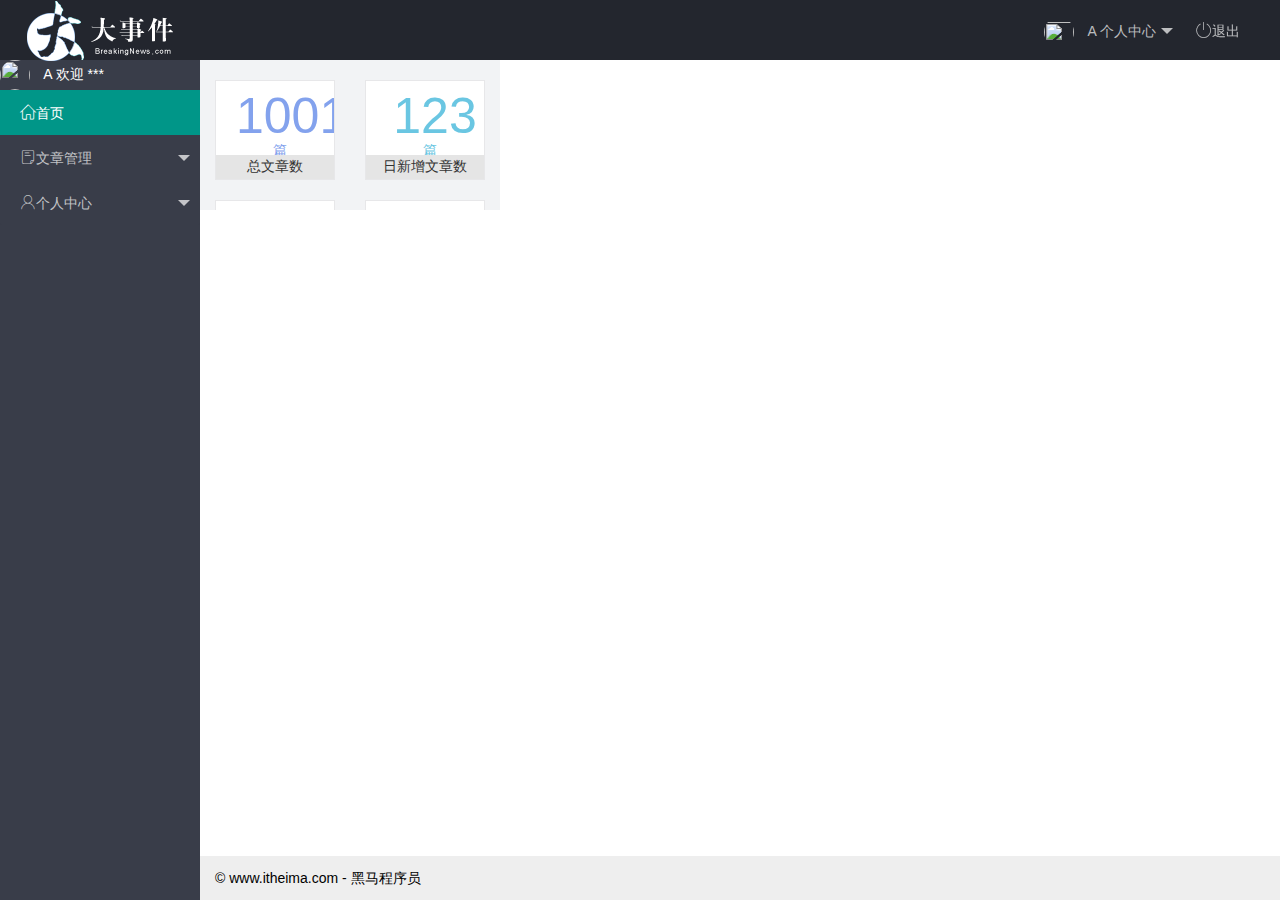
==== index.html @ a92ae46e "项目初始化" ====
<!DOCTYPE html>
<html lang="en">
  <head>
    <meta charset="UTF-8" />
    <meta name="viewport" content="width=device-width, initial-scale=1.0" />
    <title>后台主页</title>
    <!-- 导入 layui 的样式表 -->
    <link rel="stylesheet" href="/assets/lib/layui/css/layui.css" />
    <!-- 导入第三方图标库 -->
    <link rel="stylesheet" href="/assets/fonts/iconfont.css" />
    <!-- 导入自己的样式表 -->
    <link rel="stylesheet" href="/assets/css/index.css" />
  </head>
  <body class="layui-layout-body">
    <div class="layui-layout layui-layout-admin">
      <div class="layui-header">
        <div class="layui-logo">
          <img src="/assets/images/logo.png" alt="" />
        </div>
        <!-- 头部区域（可配合layui已有的水平导航） -->
        <ul class="layui-nav layui-layout-right">
          <li class="layui-nav-item">
            <a href="javascript:;" class="userinfo">
              <img src="http://t.cn/RCzsdCq" class="layui-nav-img" />
              <span class="text-avatar">A</span>
              个人中心
            </a>
            <dl class="layui-nav-child">
              <dd><a href="">基本资料</a></dd>
              <dd><a href="">更换头像</a></dd>
              <dd><a href="">重置密码</a></dd>
            </dl>
          </li>
          <li class="layui-nav-item">
            <a href=""><span class="iconfont icon-tuichu"></span>退出</a>
          </li>
        </ul>
      </div>

      <div class="layui-side layui-bg-black">
        <div class="layui-side-scroll">
          <div class="userinfo">
            <img src="http://t.cn/RCzsdCq" class="layui-nav-img" />
            <span class="text-avatar">A</span>
            <span id="welcome">欢迎 ***</span>
          </div>
          <!-- 左侧导航区域（可配合layui已有的垂直导航） -->
          <ul class="layui-nav layui-nav-tree" lay-shrink="all">
            <li class="layui-nav-item layui-this">
              <a href="/home/dashboard.html" target="fm"><span class="iconfont icon-home"></span>首页</a>
            </li>
            <li class="layui-nav-item">
              <a class="" href="javascript:;"><span class="iconfont icon-16"></span>文章管理</a>
              <dl class="layui-nav-child">
                <dd>
                  <a href="javascript:;"><i class="layui-icon layui-icon-app"></i>文章类别</a>
                </dd>
                <dd>
                  <a href="javascript:;"><i class="layui-icon layui-icon-app"></i>文章列表</a>
                </dd>
                <dd>
                  <a href="javascript:;"><i class="layui-icon layui-icon-app"></i>发布文章</a>
                </dd>
              </dl>
            </li>
            <li class="layui-nav-item">
              <a href="javascript:;"><span class="iconfont icon-user"></span>个人中心</a>
              <dl class="layui-nav-child">
                <dd>
                  <a href="javascript:;"><i class="layui-icon layui-icon-app"></i>基本资料</a>
                </dd>
                <dd>
                  <a href="javascript:;"><i class="layui-icon layui-icon-app"></i>更换头像</a>
                </dd>
                <dd>
                  <a href="javascript:;"><i class="layui-icon layui-icon-app"></i>重置密码</a>
                </dd>
              </dl>
            </li>
          </ul>
        </div>
      </div>

      <div class="layui-body">
        <!-- 内容主体区域 -->
        <iframe name="fm" src="/home/dashboard.html" frameborder="0"></iframe>
      </div>

      <div class="layui-footer">
        <!-- 底部固定区域 -->
        © www.itheima.com - 黑马程序员
      </div>
    </div>
    <!-- 导入 layui 的JS文件 -->
    <script src="/assets/lib/layui/layui.all.js"></script>
  </body>
</html>
---- assets/lib/layui/css/layui.css ----
/** layui-v2.5.5 MIT License By https://www.layui.com */
 .layui-inline,img{display:inline-block;vertical-align:middle}h1,h2,h3,h4,h5,h6{font-weight:400}.layui-edge,.layui-header,.layui-inline,.layui-main{position:relative}.layui-body,.layui-edge,.layui-elip{overflow:hidden}.layui-btn,.layui-edge,.layui-inline,img{vertical-align:middle}.layui-btn,.layui-disabled,.layui-icon,.layui-unselect{-moz-user-select:none;-webkit-user-select:none;-ms-user-select:none}.layui-elip,.layui-form-checkbox span,.layui-form-pane .layui-form-label{text-overflow:ellipsis;white-space:nowrap}.layui-breadcrumb,.layui-tree-btnGroup{visibility:hidden}blockquote,body,button,dd,div,dl,dt,form,h1,h2,h3,h4,h5,h6,input,li,ol,p,pre,td,textarea,th,ul{margin:0;padding:0;-webkit-tap-highlight-color:rgba(0,0,0,0)}a:active,a:hover{outline:0}img{border:none}li{list-style:none}table{border-collapse:collapse;border-spacing:0}h4,h5,h6{font-size:100%}button,input,optgroup,option,select,textarea{font-family:inherit;font-size:inherit;font-style:inherit;font-weight:inherit;outline:0}pre{white-space:pre-wrap;white-space:-moz-pre-wrap;white-space:-pre-wrap;white-space:-o-pre-wrap;word-wrap:break-word}body{line-height:24px;font:14px Helvetica Neue,Helvetica,PingFang SC,Tahoma,Arial,sans-serif}hr{height:1px;margin:10px 0;border:0;clear:both}a{color:#333;text-decoration:none}a:hover{color:#777}a cite{font-style:normal;*cursor:pointer}.layui-border-box,.layui-border-box *{box-sizing:border-box}.layui-box,.layui-box *{box-sizing:content-box}.layui-clear{clear:both;*zoom:1}.layui-clear:after{content:'\20';clear:both;*zoom:1;display:block;height:0}.layui-inline{*display:inline;*zoom:1}.layui-edge{display:inline-block;width:0;height:0;border-width:6px;border-style:dashed;border-color:transparent}.layui-edge-top{top:-4px;border-bottom-color:#999;border-bottom-style:solid}.layui-edge-right{border-left-color:#999;border-left-style:solid}.layui-edge-bottom{top:2px;border-top-color:#999;border-top-style:solid}.layui-edge-left{border-right-color:#999;border-right-style:solid}.layui-disabled,.layui-disabled:hover{color:#d2d2d2!important;cursor:not-allowed!important}.layui-circle{border-radius:100%}.layui-show{display:block!important}.layui-hide{display:none!important}@font-face{font-family:layui-icon;src:url(../font/iconfont.eot?v=250);src:url(../font/iconfont.eot?v=250#iefix) format('embedded-opentype'),url(../font/iconfont.woff2?v=250) format('woff2'),url(../font/iconfont.woff?v=250) format('woff'),url(../font/iconfont.ttf?v=250) format('truetype'),url(../font/iconfont.svg?v=250#layui-icon) format('svg')}.layui-icon{font-family:layui-icon!important;font-size:16px;font-style:normal;-webkit-font-smoothing:antialiased;-moz-osx-font-smoothing:grayscale}.layui-icon-reply-fill:before{content:"\e611"}.layui-icon-set-fill:before{content:"\e614"}.layui-icon-menu-fill:before{content:"\e60f"}.layui-icon-search:before{content:"\e615"}.layui-icon-share:before{content:"\e641"}.layui-icon-set-sm:before{content:"\e620"}.layui-icon-engine:before{content:"\e628"}.layui-icon-close:before{content:"\1006"}.layui-icon-close-fill:before{content:"\1007"}.layui-icon-chart-screen:before{content:"\e629"}.layui-icon-star:before{content:"\e600"}.layui-icon-circle-dot:before{content:"\e617"}.layui-icon-chat:before{content:"\e606"}.layui-icon-release:before{content:"\e609"}.layui-icon-list:before{content:"\e60a"}.layui-icon-chart:before{content:"\e62c"}.layui-icon-ok-circle:before{content:"\1005"}.layui-icon-layim-theme:before{content:"\e61b"}.layui-icon-table:before{content:"\e62d"}.layui-icon-right:before{content:"\e602"}.layui-icon-left:before{content:"\e603"}.layui-icon-cart-simple:before{content:"\e698"}.layui-icon-face-cry:before{content:"\e69c"}.layui-icon-face-smile:before{content:"\e6af"}.layui-icon-survey:before{content:"\e6b2"}.layui-icon-tree:before{content:"\e62e"}.layui-icon-upload-circle:before{content:"\e62f"}.layui-icon-add-circle:before{content:"\e61f"}.layui-icon-download-circle:before{content:"\e601"}.layui-icon-templeate-1:before{content:"\e630"}.layui-icon-util:before{content:"\e631"}.layui-icon-face-surprised:before{content:"\e664"}.layui-icon-edit:before{content:"\e642"}.layui-icon-speaker:before{content:"\e645"}.layui-icon-down:before{content:"\e61a"}.layui-icon-file:before{content:"\e621"}.layui-icon-layouts:before{content:"\e632"}.layui-icon-rate-half:before{content:"\e6c9"}.layui-icon-add-circle-fine:before{content:"\e608"}.layui-icon-prev-circle:before{content:"\e633"}.layui-icon-read:before{content:"\e705"}.layui-icon-404:before{content:"\e61c"}.layui-icon-carousel:before{content:"\e634"}.layui-icon-help:before{content:"\e607"}.layui-icon-code-circle:before{content:"\e635"}.layui-icon-water:before{content:"\e636"}.layui-icon-username:before{content:"\e66f"}.layui-icon-find-fill:before{content:"\e670"}.layui-icon-about:before{content:"\e60b"}.layui-icon-location:before{content:"\e715"}.layui-icon-up:before{content:"\e619"}.layui-icon-pause:before{content:"\e651"}.layui-icon-date:before{content:"\e637"}.layui-icon-layim-uploadfile:before{content:"\e61d"}.layui-icon-delete:before{content:"\e640"}.layui-icon-play:before{content:"\e652"}.layui-icon-top:before{content:"\e604"}.layui-icon-friends:before{content:"\e612"}.layui-icon-refresh-3:before{content:"\e9aa"}.layui-icon-ok:before{content:"\e605"}.layui-icon-layer:before{content:"\e638"}.layui-icon-face-smile-fine:before{content:"\e60c"}.layui-icon-dollar:before{content:"\e659"}.layui-icon-group:before{content:"\e613"}.layui-icon-layim-download:before{content:"\e61e"}.layui-icon-picture-fine:before{content:"\e60d"}.layui-icon-link:before{content:"\e64c"}.layui-icon-diamond:before{content:"\e735"}.layui-icon-log:before{content:"\e60e"}.layui-icon-rate-solid:before{content:"\e67a"}.layui-icon-fonts-del:before{content:"\e64f"}.layui-icon-unlink:before{content:"\e64d"}.layui-icon-fonts-clear:before{content:"\e639"}.layui-icon-triangle-r:before{content:"\e623"}.layui-icon-circle:before{content:"\e63f"}.layui-icon-radio:before{content:"\e643"}.layui-icon-align-center:before{content:"\e647"}.layui-icon-align-right:before{content:"\e648"}.layui-icon-align-left:before{content:"\e649"}.layui-icon-loading-1:before{content:"\e63e"}.layui-icon-return:before{content:"\e65c"}.layui-icon-fonts-strong:before{content:"\e62b"}.layui-icon-upload:before{content:"\e67c"}.layui-icon-dialogue:before{content:"\e63a"}.layui-icon-video:before{content:"\e6ed"}.layui-icon-headset:before{content:"\e6fc"}.layui-icon-cellphone-fine:before{content:"\e63b"}.layui-icon-add-1:before{content:"\e654"}.layui-icon-face-smile-b:before{content:"\e650"}.layui-icon-fonts-html:before{content:"\e64b"}.layui-icon-form:before{content:"\e63c"}.layui-icon-cart:before{content:"\e657"}.layui-icon-camera-fill:before{content:"\e65d"}.layui-icon-tabs:before{content:"\e62a"}.layui-icon-fonts-code:before{content:"\e64e"}.layui-icon-fire:before{content:"\e756"}.layui-icon-set:before{content:"\e716"}.layui-icon-fonts-u:before{content:"\e646"}.layui-icon-triangle-d:before{content:"\e625"}.layui-icon-tips:before{content:"\e702"}.layui-icon-picture:before{content:"\e64a"}.layui-icon-more-vertical:before{content:"\e671"}.layui-icon-flag:before{content:"\e66c"}.layui-icon-loading:before{content:"\e63d"}.layui-icon-fonts-i:before{content:"\e644"}.layui-icon-refresh-1:before{content:"\e666"}.layui-icon-rmb:before{content:"\e65e"}.layui-icon-home:before{content:"\e68e"}.layui-icon-user:before{content:"\e770"}.layui-icon-notice:before{content:"\e667"}.layui-icon-login-weibo:before{content:"\e675"}.layui-icon-voice:before{content:"\e688"}.layui-icon-upload-drag:before{content:"\e681"}.layui-icon-login-qq:before{content:"\e676"}.layui-icon-snowflake:before{content:"\e6b1"}.layui-icon-file-b:before{content:"\e655"}.layui-icon-template:before{content:"\e663"}.layui-icon-auz:before{content:"\e672"}.layui-icon-console:before{content:"\e665"}.layui-icon-app:before{content:"\e653"}.layui-icon-prev:before{content:"\e65a"}.layui-icon-website:before{content:"\e7ae"}.layui-icon-next:before{content:"\e65b"}.layui-icon-component:before{content:"\e857"}.layui-icon-more:before{content:"\e65f"}.layui-icon-login-wechat:before{content:"\e677"}.layui-icon-shrink-right:before{content:"\e668"}.layui-icon-spread-left:before{content:"\e66b"}.layui-icon-camera:before{content:"\e660"}.layui-icon-note:before{content:"\e66e"}.layui-icon-refresh:before{content:"\e669"}.layui-icon-female:before{content:"\e661"}.layui-icon-male:before{content:"\e662"}.layui-icon-password:before{content:"\e673"}.layui-icon-senior:before{content:"\e674"}.layui-icon-theme:before{content:"\e66a"}.layui-icon-tread:before{content:"\e6c5"}.layui-icon-praise:before{content:"\e6c6"}.layui-icon-star-fill:before{content:"\e658"}.layui-icon-rate:before{content:"\e67b"}.layui-icon-template-1:before{content:"\e656"}.layui-icon-vercode:before{content:"\e679"}.layui-icon-cellphone:before{content:"\e678"}.layui-icon-screen-full:before{content:"\e622"}.layui-icon-screen-restore:before{content:"\e758"}.layui-icon-cols:before{content:"\e610"}.layui-icon-export:before{content:"\e67d"}.layui-icon-print:before{content:"\e66d"}.layui-icon-slider:before{content:"\e714"}.layui-icon-addition:before{content:"\e624"}.layui-icon-subtraction:before{content:"\e67e"}.layui-icon-service:before{content:"\e626"}.layui-icon-transfer:before{content:"\e691"}.layui-main{width:1140px;margin:0 auto}.layui-header{z-index:1000;height:60px}.layui-header a:hover{transition:all .5s;-webkit-transition:all .5s}.layui-side{position:fixed;left:0;top:0;bottom:0;z-index:999;width:200px;overflow-x:hidden}.layui-side-scroll{position:relative;width:220px;height:100%;overflow-x:hidden}.layui-body{position:absolute;left:200px;right:0;top:0;bottom:0;z-index:998;width:auto;overflow-y:auto;box-sizing:border-box}.layui-layout-body{overflow:hidden}.layui-layout-admin .layui-header{background-color:#23262E}.layui-layout-admin .layui-side{top:60px;width:200px;overflow-x:hidden}.layui-layout-admin .layui-body{position:fixed;top:60px;bottom:44px}.layui-layout-admin .layui-main{width:auto;margin:0 15px}.layui-layout-admin .layui-footer{position:fixed;left:200px;right:0;bottom:0;height:44px;line-height:44px;padding:0 15px;background-color:#eee}.layui-layout-admin .layui-logo{position:absolute;left:0;top:0;width:200px;height:100%;line-height:60px;text-align:center;color:#009688;font-size:16px}.layui-layout-admin .layui-header .layui-nav{background:0 0}.layui-layout-left{position:absolute!important;left:200px;top:0}.layui-layout-right{position:absolute!important;right:0;top:0}.layui-container{position:relative;margin:0 auto;padding:0 15px;box-sizing:border-box}.layui-fluid{position:relative;margin:0 auto;padding:0 15px}.layui-row:after,.layui-row:before{content:'';display:block;clear:both}.layui-col-lg1,.layui-col-lg10,.layui-col-lg11,.layui-col-lg12,.layui-col-lg2,.layui-col-lg3,.layui-col-lg4,.layui-col-lg5,.layui-col-lg6,.layui-col-lg7,.layui-col-lg8,.layui-col-lg9,.layui-col-md1,.layui-col-md10,.layui-col-md11,.layui-col-md12,.layui-col-md2,.layui-col-md3,.layui-col-md4,.layui-col-md5,.layui-col-md6,.layui-col-md7,.layui-col-md8,.layui-col-md9,.layui-col-sm1,.layui-col-sm10,.layui-col-sm11,.layui-col-sm12,.layui-col-sm2,.layui-col-sm3,.layui-col-sm4,.layui-col-sm5,.layui-col-sm6,.layui-col-sm7,.layui-col-sm8,.layui-col-sm9,.layui-col-xs1,.layui-col-xs10,.layui-col-xs11,.layui-col-xs12,.layui-col-xs2,.layui-col-xs3,.layui-col-xs4,.layui-col-xs5,.layui-col-xs6,.layui-col-xs7,.layui-col-xs8,.layui-col-xs9{position:relative;display:block;box-sizing:border-box}.layui-col-xs1,.layui-col-xs10,.layui-col-xs11,.layui-col-xs12,.layui-col-xs2,.layui-col-xs3,.layui-col-xs4,.layui-col-xs5,.layui-col-xs6,.layui-col-xs7,.layui-col-xs8,.layui-col-xs9{float:left}.layui-col-xs1{width:8.33333333%}.layui-col-xs2{width:16.66666667%}.layui-col-xs3{width:25%}.layui-col-xs4{width:33.33333333%}.layui-col-xs5{width:41.66666667%}.layui-col-xs6{width:50%}.layui-col-xs7{width:58.33333333%}.layui-col-xs8{width:66.66666667%}.layui-col-xs9{width:75%}.layui-col-xs10{width:83.33333333%}.layui-col-xs11{width:91.66666667%}.layui-col-xs12{width:100%}.layui-col-xs-offset1{margin-left:8.33333333%}.layui-col-xs-offset2{margin-left:16.66666667%}.layui-col-xs-offset3{margin-left:25%}.layui-col-xs-offset4{margin-left:33.33333333%}.layui-col-xs-offset5{margin-left:41.66666667%}.layui-col-xs-offset6{margin-left:50%}.layui-col-xs-offset7{margin-left:58.33333333%}.layui-col-xs-offset8{margin-left:66.66666667%}.layui-col-xs-offset9{margin-left:75%}.layui-col-xs-offset10{margin-left:83.33333333%}.layui-col-xs-offset11{margin-left:91.66666667%}.layui-col-xs-offset12{margin-left:100%}@media screen and (max-width:768px){.layui-hide-xs{display:none!important}.layui-show-xs-block{display:block!important}.layui-show-xs-inline{display:inline!important}.layui-show-xs-inline-block{display:inline-block!important}}@media screen and (min-width:768px){.layui-container{width:750px}.layui-hide-sm{display:none!important}.layui-show-sm-block{display:block!important}.layui-show-sm-inline{display:inline!important}.layui-show-sm-inline-block{display:inline-block!important}.layui-col-sm1,.layui-col-sm10,.layui-col-sm11,.layui-col-sm12,.layui-col-sm2,.layui-col-sm3,.layui-col-sm4,.layui-col-sm5,.layui-col-sm6,.layui-col-sm7,.layui-col-sm8,.layui-col-sm9{float:left}.layui-col-sm1{width:8.33333333%}.layui-col-sm2{width:16.66666667%}.layui-col-sm3{width:25%}.layui-col-sm4{width:33.33333333%}.layui-col-sm5{width:41.66666667%}.layui-col-sm6{width:50%}.layui-col-sm7{width:58.33333333%}.layui-col-sm8{width:66.66666667%}.layui-col-sm9{width:75%}.layui-col-sm10{width:83.33333333%}.layui-col-sm11{width:91.66666667%}.layui-col-sm12{width:100%}.layui-col-sm-offset1{margin-left:8.33333333%}.layui-col-sm-offset2{margin-left:16.66666667%}.layui-col-sm-offset3{margin-left:25%}.layui-col-sm-offset4{margin-left:33.33333333%}.layui-col-sm-offset5{margin-left:41.66666667%}.layui-col-sm-offset6{margin-left:50%}.layui-col-sm-offset7{margin-left:58.33333333%}.layui-col-sm-offset8{margin-left:66.66666667%}.layui-col-sm-offset9{margin-left:75%}.layui-col-sm-offset10{margin-left:83.33333333%}.layui-col-sm-offset11{margin-left:91.66666667%}.layui-col-sm-offset12{margin-left:100%}}@media screen and (min-width:992px){.layui-container{width:970px}.layui-hide-md{display:none!important}.layui-show-md-block{display:block!important}.layui-show-md-inline{display:inline!important}.layui-show-md-inline-block{display:inline-block!important}.layui-col-md1,.layui-col-md10,.layui-col-md11,.layui-col-md12,.layui-col-md2,.layui-col-md3,.layui-col-md4,.layui-col-md5,.layui-col-md6,.layui-col-md7,.layui-col-md8,.layui-col-md9{float:left}.layui-col-md1{width:8.33333333%}.layui-col-md2{width:16.66666667%}.layui-col-md3{width:25%}.layui-col-md4{width:33.33333333%}.layui-col-md5{width:41.66666667%}.layui-col-md6{width:50%}.layui-col-md7{width:58.33333333%}.layui-col-md8{width:66.66666667%}.layui-col-md9{width:75%}.layui-col-md10{width:83.33333333%}.layui-col-md11{width:91.66666667%}.layui-col-md12{width:100%}.layui-col-md-offset1{margin-left:8.33333333%}.layui-col-md-offset2{margin-left:16.66666667%}.layui-col-md-offset3{margin-left:25%}.layui-col-md-offset4{margin-left:33.33333333%}.layui-col-md-offset5{margin-left:41.66666667%}.layui-col-md-offset6{margin-left:50%}.layui-col-md-offset7{margin-left:58.33333333%}.layui-col-md-offset8{margin-left:66.66666667%}.layui-col-md-offset9{margin-left:75%}.layui-col-md-offset10{margin-left:83.33333333%}.layui-col-md-offset11{margin-left:91.66666667%}.layui-col-md-offset12{margin-left:100%}}@media screen and (min-width:1200px){.layui-container{width:1170px}.layui-hide-lg{display:none!important}.layui-show-lg-block{display:block!important}.layui-show-lg-inline{display:inline!important}.layui-show-lg-inline-block{display:inline-block!important}.layui-col-lg1,.layui-col-lg10,.layui-col-lg11,.layui-col-lg12,.layui-col-lg2,.layui-col-lg3,.layui-col-lg4,.layui-col-lg5,.layui-col-lg6,.layui-col-lg7,.layui-col-lg8,.layui-col-lg9{float:left}.layui-col-lg1{width:8.33333333%}.layui-col-lg2{width:16.66666667%}.layui-col-lg3{width:25%}.layui-col-lg4{width:33.33333333%}.layui-col-lg5{width:41.66666667%}.layui-col-lg6{width:50%}.layui-col-lg7{width:58.33333333%}.layui-col-lg8{width:66.66666667%}.layui-col-lg9{width:75%}.layui-col-lg10{width:83.33333333%}.layui-col-lg11{width:91.66666667%}.layui-col-lg12{width:100%}.layui-col-lg-offset1{margin-left:8.33333333%}.layui-col-lg-offset2{margin-left:16.66666667%}.layui-col-lg-offset3{margin-left:25%}.layui-col-lg-offset4{margin-left:33.33333333%}.layui-col-lg-offset5{margin-left:41.66666667%}.layui-col-lg-offset6{margin-left:50%}.layui-col-lg-offset7{margin-left:58.33333333%}.layui-col-lg-offset8{margin-left:66.66666667%}.layui-col-lg-offset9{margin-left:75%}.layui-col-lg-offset10{margin-left:83.33333333%}.layui-col-lg-offset11{margin-left:91.66666667%}.layui-col-lg-offset12{margin-left:100%}}.layui-col-space1{margin:-.5px}.layui-col-space1>*{padding:.5px}.layui-col-space3{margin:-1.5px}.layui-col-space3>*{padding:1.5px}.layui-col-space5{margin:-2.5px}.layui-col-space5>*{padding:2.5px}.layui-col-space8{margin:-3.5px}.layui-col-space8>*{padding:3.5px}.layui-col-space10{margin:-5px}.layui-col-space10>*{padding:5px}.layui-col-space12{margin:-6px}.layui-col-space12>*{padding:6px}.layui-col-space15{margin:-7.5px}.layui-col-space15>*{padding:7.5px}.layui-col-space18{margin:-9px}.layui-col-space18>*{padding:9px}.layui-col-space20{margin:-10px}.layui-col-space20>*{padding:10px}.layui-col-space22{margin:-11px}.layui-col-space22>*{padding:11px}.layui-col-space25{margin:-12.5px}.layui-col-space25>*{padding:12.5px}.layui-col-space30{margin:-15px}.layui-col-space30>*{padding:15px}.layui-btn,.layui-input,.layui-select,.layui-textarea,.layui-upload-button{outline:0;-webkit-appearance:none;transition:all .3s;-webkit-transition:all .3s;box-sizing:border-box}.layui-elem-quote{margin-bottom:10px;padding:15px;line-height:22px;border-left:5px solid #009688;border-radius:0 2px 2px 0;background-color:#f2f2f2}.layui-quote-nm{border-style:solid;border-width:1px 1px 1px 5px;background:0 0}.layui-elem-field{margin-bottom:10px;padding:0;border-width:1px;border-style:solid}.layui-elem-field legend{margin-left:20px;padding:0 10px;font-size:20px;font-weight:300}.layui-field-title{margin:10px 0 20px;border-width:1px 0 0}.layui-field-box{padding:10px 15px}.layui-field-title .layui-field-box{padding:10px 0}.layui-progress{position:relative;height:6px;border-radius:20px;background-color:#e2e2e2}.layui-progress-bar{position:absolute;left:0;top:0;width:0;max-width:100%;height:6px;border-radius:20px;text-align:right;background-color:#5FB878;transition:all .3s;-webkit-transition:all .3s}.layui-progress-big,.layui-progress-big .layui-progress-bar{height:18px;line-height:18px}.layui-progress-text{position:relative;top:-20px;line-height:18px;font-size:12px;color:#666}.layui-progress-big .layui-progress-text{position:static;padding:0 10px;color:#fff}.layui-collapse{border-width:1px;border-style:solid;border-radius:2px}.layui-colla-content,.layui-colla-item{border-top-width:1px;border-top-style:solid}.layui-colla-item:first-child{border-top:none}.layui-colla-title{position:relative;height:42px;line-height:42px;padding:0 15px 0 35px;color:#333;background-color:#f2f2f2;cursor:pointer;font-size:14px;overflow:hidden}.layui-colla-content{display:none;padding:10px 15px;line-height:22px;color:#666}.layui-colla-icon{position:absolute;left:15px;top:0;font-size:14px}.layui-card{margin-bottom:15px;border-radius:2px;background-color:#fff;box-shadow:0 1px 2px 0 rgba(0,0,0,.05)}.layui-card:last-child{margin-bottom:0}.layui-card-header{position:relative;height:42px;line-height:42px;padding:0 15px;border-bottom:1px solid #f6f6f6;color:#333;border-radius:2px 2px 0 0;font-size:14px}.layui-bg-black,.layui-bg-blue,.layui-bg-cyan,.layui-bg-green,.layui-bg-orange,.layui-bg-red{color:#fff!important}.layui-card-body{position:relative;padding:10px 15px;line-height:24px}.layui-card-body[pad15]{padding:15px}.layui-card-body[pad20]{padding:20px}.layui-card-body .layui-table{margin:5px 0}.layui-card .layui-tab{margin:0}.layui-panel-window{position:relative;padding:15px;border-radius:0;border-top:5px solid #E6E6E6;background-color:#fff}.layui-auxiliar-moving{position:fixed;left:0;right:0;top:0;bottom:0;width:100%;height:100%;background:0 0;z-index:9999999999}.layui-form-label,.layui-form-mid,.layui-form-select,.layui-input-block,.layui-input-inline,.layui-textarea{position:relative}.layui-bg-red{background-color:#FF5722!important}.layui-bg-orange{background-color:#FFB800!important}.layui-bg-green{background-color:#009688!important}.layui-bg-cyan{background-color:#2F4056!important}.layui-bg-blue{background-color:#1E9FFF!important}.layui-bg-black{background-color:#393D49!important}.layui-bg-gray{background-color:#eee!important;color:#666!important}.layui-badge-rim,.layui-colla-content,.layui-colla-item,.layui-collapse,.layui-elem-field,.layui-form-pane .layui-form-item[pane],.layui-form-pane .layui-form-label,.layui-input,.layui-layedit,.layui-layedit-tool,.layui-quote-nm,.layui-select,.layui-tab-bar,.layui-tab-card,.layui-tab-title,.layui-tab-title .layui-this:after,.layui-textarea{border-color:#e6e6e6}.layui-timeline-item:before,hr{background-color:#e6e6e6}.layui-text{line-height:22px;font-size:14px;color:#666}.layui-text h1,.layui-text h2,.layui-text h3{font-weight:500;color:#333}.layui-text h1{font-size:30px}.layui-text h2{font-size:24px}.layui-text h3{font-size:18px}.layui-text a:not(.layui-btn){color:#01AAED}.layui-text a:not(.layui-btn):hover{text-decoration:underline}.layui-text ul{padding:5px 0 5px 15px}.layui-text ul li{margin-top:5px;list-style-type:disc}.layui-text em,.layui-word-aux{color:#999!important;padding:0 5px!important}.layui-btn{display:inline-block;height:38px;line-height:38px;padding:0 18px;background-color:#009688;color:#fff;white-space:nowrap;text-align:center;font-size:14px;border:none;border-radius:2px;cursor:pointer}.layui-btn:hover{opacity:.8;filter:alpha(opacity=80);color:#fff}.layui-btn:active{opacity:1;filter:alpha(opacity=100)}.layui-btn+.layui-btn{margin-left:10px}.layui-btn-container{font-size:0}.layui-btn-container .layui-btn{margin-right:10px;margin-bottom:10px}.layui-btn-container .layui-btn+.layui-btn{margin-left:0}.layui-table .layui-btn-container .layui-btn{margin-bottom:9px}.layui-btn-radius{border-radius:100px}.layui-btn .layui-icon{margin-right:3px;font-size:18px;vertical-align:bottom;vertical-align:middle\9}.layui-btn-primary{border:1px solid #C9C9C9;background-color:#fff;color:#555}.layui-btn-primary:hover{border-color:#009688;color:#333}.layui-btn-normal{background-color:#1E9FFF}.layui-btn-warm{background-color:#FFB800}.layui-btn-danger{background-color:#FF5722}.layui-btn-checked{background-color:#5FB878}.layui-btn-disabled,.layui-btn-disabled:active,.layui-btn-disabled:hover{border:1px solid #e6e6e6;background-color:#FBFBFB;color:#C9C9C9;cursor:not-allowed;opacity:1}.layui-btn-lg{height:44px;line-height:44px;padding:0 25px;font-size:16px}.layui-btn-sm{height:30px;line-height:30px;padding:0 10px;font-size:12px}.layui-btn-sm i{font-size:16px!important}.layui-btn-xs{height:22px;line-height:22px;padding:0 5px;font-size:12px}.layui-btn-xs i{font-size:14px!important}.layui-btn-group{display:inline-block;vertical-align:middle;font-size:0}.layui-btn-group .layui-btn{margin-left:0!important;margin-right:0!important;border-left:1px solid rgba(255,255,255,.5);border-radius:0}.layui-btn-group .layui-btn-primary{border-left:none}.layui-btn-group .layui-btn-primary:hover{border-color:#C9C9C9;color:#009688}.layui-btn-group .layui-btn:first-child{border-left:none;border-radius:2px 0 0 2px}.layui-btn-group .layui-btn-primary:first-child{border-left:1px solid #c9c9c9}.layui-btn-group .layui-btn:last-child{border-radius:0 2px 2px 0}.layui-btn-group .layui-btn+.layui-btn{margin-left:0}.layui-btn-group+.layui-btn-group{margin-left:10px}.layui-btn-fluid{width:100%}.layui-input,.layui-select,.layui-textarea{height:38px;line-height:1.3;line-height:38px\9;border-width:1px;border-style:solid;background-color:#fff;border-radius:2px}.layui-input::-webkit-input-placeholder,.layui-select::-webkit-input-placeholder,.layui-textarea::-webkit-input-placeholder{line-height:1.3}.layui-input,.layui-textarea{display:block;width:100%;padding-left:10px}.layui-input:hover,.layui-textarea:hover{border-color:#D2D2D2!important}.layui-input:focus,.layui-textarea:focus{border-color:#C9C9C9!important}.layui-textarea{min-height:100px;height:auto;line-height:20px;padding:6px 10px;resize:vertical}.layui-select{padding:0 10px}.layui-form input[type=checkbox],.layui-form input[type=radio],.layui-form select{display:none}.layui-form [lay-ignore]{display:initial}.layui-form-item{margin-bottom:15px;clear:both;*zoom:1}.layui-form-item:after{content:'\20';clear:both;*zoom:1;display:block;height:0}.layui-form-label{float:left;display:block;padding:9px 15px;width:80px;font-weight:400;line-height:20px;text-align:right}.layui-form-label-col{display:block;float:none;padding:9px 0;line-height:20px;text-align:left}.layui-form-item .layui-inline{margin-bottom:5px;margin-right:10px}.layui-input-block{margin-left:110px;min-height:36px}.layui-input-inline{display:inline-block;vertical-align:middle}.layui-form-item .layui-input-inline{float:left;width:190px;margin-right:10px}.layui-form-text .layui-input-inline{width:auto}.layui-form-mid{float:left;display:block;padding:9px 0!important;line-height:20px;margin-right:10px}.layui-form-danger+.layui-form-select .layui-input,.layui-form-danger:focus{border-color:#FF5722!important}.layui-form-select .layui-input{padding-right:30px;cursor:pointer}.layui-form-select .layui-edge{position:absolute;right:10px;top:50%;margin-top:-3px;cursor:pointer;border-width:6px;border-top-color:#c2c2c2;border-top-style:solid;transition:all .3s;-webkit-transition:all .3s}.layui-form-select dl{display:none;position:absolute;left:0;top:42px;padding:5px 0;z-index:899;min-width:100%;border:1px solid #d2d2d2;max-height:300px;overflow-y:auto;background-color:#fff;border-radius:2px;box-shadow:0 2px 4px rgba(0,0,0,.12);box-sizing:border-box}.layui-form-select dl dd,.layui-form-select dl dt{padding:0 10px;line-height:36px;white-space:nowrap;overflow:hidden;text-overflow:ellipsis}.layui-form-select dl dt{font-size:12px;color:#999}.layui-form-select dl dd{cursor:pointer}.layui-form-select dl dd:hover{background-color:#f2f2f2;-webkit-transition:.5s all;transition:.5s all}.layui-form-select .layui-select-group dd{padding-left:20px}.layui-form-select dl dd.layui-select-tips{padding-left:10px!important;color:#999}.layui-form-select dl dd.layui-this{background-color:#5FB878;color:#fff}.layui-form-checkbox,.layui-form-select dl dd.layui-disabled{background-color:#fff}.layui-form-selected dl{display:block}.layui-form-checkbox,.layui-form-checkbox *,.layui-form-switch{display:inline-block;vertical-align:middle}.layui-form-selected .layui-edge{margin-top:-9px;-webkit-transform:rotate(180deg);transform:rotate(180deg);margin-top:-3px\9}:root .layui-form-selected .layui-edge{margin-top:-9px\0/IE9}.layui-form-selectup dl{top:auto;bottom:42px}.layui-select-none{margin:5px 0;text-align:center;color:#999}.layui-select-disabled .layui-disabled{border-color:#eee!important}.layui-select-disabled .layui-edge{border-top-color:#d2d2d2}.layui-form-checkbox{position:relative;height:30px;line-height:30px;margin-right:10px;padding-right:30px;cursor:pointer;font-size:0;-webkit-transition:.1s linear;transition:.1s linear;box-sizing:border-box}.layui-form-checkbox span{padding:0 10px;height:100%;font-size:14px;border-radius:2px 0 0 2px;background-color:#d2d2d2;color:#fff;overflow:hidden}.layui-form-checkbox:hover span{background-color:#c2c2c2}.layui-form-checkbox i{position:absolute;right:0;top:0;width:30px;height:28px;border:1px solid #d2d2d2;border-left:none;border-radius:0 2px 2px 0;color:#fff;font-size:20px;text-align:center}.layui-form-checkbox:hover i{border-color:#c2c2c2;color:#c2c2c2}.layui-form-checked,.layui-form-checked:hover{border-color:#5FB878}.layui-form-checked span,.layui-form-checked:hover span{background-color:#5FB878}.layui-form-checked i,.layui-form-checked:hover i{color:#5FB878}.layui-form-item .layui-form-checkbox{margin-top:4px}.layui-form-checkbox[lay-skin=primary]{height:auto!important;line-height:normal!important;min-width:18px;min-height:18px;border:none!important;margin-right:0;padding-left:28px;padding-right:0;background:0 0}.layui-form-checkbox[lay-skin=primary] span{padding-left:0;padding-right:15px;line-height:18px;background:0 0;color:#666}.layui-form-checkbox[lay-skin=primary] i{right:auto;left:0;width:16px;height:16px;line-height:16px;border:1px solid #d2d2d2;font-size:12px;border-radius:2px;background-color:#fff;-webkit-transition:.1s linear;transition:.1s linear}.layui-form-checkbox[lay-skin=primary]:hover i{border-color:#5FB878;color:#fff}.layui-form-checked[lay-skin=primary] i{border-color:#5FB878!important;background-color:#5FB878;color:#fff}.layui-checkbox-disbaled[lay-skin=primary] span{background:0 0!important;color:#c2c2c2}.layui-checkbox-disbaled[lay-skin=primary]:hover i{border-color:#d2d2d2}.layui-form-item .layui-form-checkbox[lay-skin=primary]{margin-top:10px}.layui-form-switch{position:relative;height:22px;line-height:22px;min-width:35px;padding:0 5px;margin-top:8px;border:1px solid #d2d2d2;border-radius:20px;cursor:pointer;background-color:#fff;-webkit-transition:.1s linear;transition:.1s linear}.layui-form-switch i{position:absolute;left:5px;top:3px;width:16px;height:16px;border-radius:20px;background-color:#d2d2d2;-webkit-transition:.1s linear;transition:.1s linear}.layui-form-switch em{position:relative;top:0;width:25px;margin-left:21px;padding:0!important;text-align:center!important;color:#999!important;font-style:normal!important;font-size:12px}.layui-form-onswitch{border-color:#5FB878;background-color:#5FB878}.layui-checkbox-disbaled,.layui-checkbox-disbaled i{border-color:#e2e2e2!important}.layui-form-onswitch i{left:100%;margin-left:-21px;background-color:#fff}.layui-form-onswitch em{margin-left:5px;margin-right:21px;color:#fff!important}.layui-checkbox-disbaled span{background-color:#e2e2e2!important}.layui-checkbox-disbaled:hover i{color:#fff!important}[lay-radio]{display:none}.layui-form-radio,.layui-form-radio *{display:inline-block;vertical-align:middle}.layui-form-radio{line-height:28px;margin:6px 10px 0 0;padding-right:10px;cursor:pointer;font-size:0}.layui-form-radio *{font-size:14px}.layui-form-radio>i{margin-right:8px;font-size:22px;color:#c2c2c2}.layui-form-radio>i:hover,.layui-form-radioed>i{color:#5FB878}.layui-radio-disbaled>i{color:#e2e2e2!important}.layui-form-pane .layui-form-label{width:110px;padding:8px 15px;height:38px;line-height:20px;border-width:1px;border-style:solid;border-radius:2px 0 0 2px;text-align:center;background-color:#FBFBFB;overflow:hidden;box-sizing:border-box}.layui-form-pane .layui-input-inline{margin-left:-1px}.layui-form-pane .layui-input-block{margin-left:110px;left:-1px}.layui-form-pane .layui-input{border-radius:0 2px 2px 0}.layui-form-pane .layui-form-text .layui-form-label{float:none;width:100%;border-radius:2px;box-sizing:border-box;text-align:left}.layui-form-pane .layui-form-text .layui-input-inline{display:block;margin:0;top:-1px;clear:both}.layui-form-pane .layui-form-text .layui-input-block{margin:0;left:0;top:-1px}.layui-form-pane .layui-form-text .layui-textarea{min-height:100px;border-radius:0 0 2px 2px}.layui-form-pane .layui-form-checkbox{margin:4px 0 4px 10px}.layui-form-pane .layui-form-radio,.layui-form-pane .layui-form-switch{margin-top:6px;margin-left:10px}.layui-form-pane .layui-form-item[pane]{position:relative;border-width:1px;border-style:solid}.layui-form-pane .layui-form-item[pane] .layui-form-label{position:absolute;left:0;top:0;height:100%;border-width:0 1px 0 0}.layui-form-pane .layui-form-item[pane] .layui-input-inline{margin-left:110px}@media screen and (max-width:450px){.layui-form-item .layui-form-label{text-overflow:ellipsis;overflow:hidden;white-space:nowrap}.layui-form-item .layui-inline{display:block;margin-right:0;margin-bottom:20px;clear:both}.layui-form-item .layui-inline:after{content:'\20';clear:both;display:block;height:0}.layui-form-item .layui-input-inline{display:block;float:none;left:-3px;width:auto;margin:0 0 10px 112px}.layui-form-item .layui-input-inline+.layui-form-mid{margin-left:110px;top:-5px;padding:0}.layui-form-item .layui-form-checkbox{margin-right:5px;margin-bottom:5px}}.layui-layedit{border-width:1px;border-style:solid;border-radius:2px}.layui-layedit-tool{padding:3px 5px;border-bottom-width:1px;border-bottom-style:solid;font-size:0}.layedit-tool-fixed{position:fixed;top:0;border-top:1px solid #e2e2e2}.layui-layedit-tool .layedit-tool-mid,.layui-layedit-tool .layui-icon{display:inline-block;vertical-align:middle;text-align:center;font-size:14px}.layui-layedit-tool .layui-icon{position:relative;width:32px;height:30px;line-height:30px;margin:3px 5px;color:#777;cursor:pointer;border-radius:2px}.layui-layedit-tool .layui-icon:hover{color:#393D49}.layui-layedit-tool .layui-icon:active{color:#000}.layui-layedit-tool .layedit-tool-active{background-color:#e2e2e2;color:#000}.layui-layedit-tool .layui-disabled,.layui-layedit-tool .layui-disabled:hover{color:#d2d2d2;cursor:not-allowed}.layui-layedit-tool .layedit-tool-mid{width:1px;height:18px;margin:0 10px;background-color:#d2d2d2}.layedit-tool-html{width:50px!important;font-size:30px!important}.layedit-tool-b,.layedit-tool-code,.layedit-tool-help{font-size:16px!important}.layedit-tool-d,.layedit-tool-face,.layedit-tool-image,.layedit-tool-unlink{font-size:18px!important}.layedit-tool-image input{position:absolute;font-size:0;left:0;top:0;width:100%;height:100%;opacity:.01;filter:Alpha(opacity=1);cursor:pointer}.layui-layedit-iframe iframe{display:block;width:100%}#LAY_layedit_code{overflow:hidden}.layui-laypage{display:inline-block;*display:inline;*zoom:1;vertical-align:middle;margin:10px 0;font-size:0}.layui-laypage>a:first-child,.layui-laypage>a:first-child em{border-radius:2px 0 0 2px}.layui-laypage>a:last-child,.layui-laypage>a:last-child em{border-radius:0 2px 2px 0}.layui-laypage>:first-child{margin-left:0!important}.layui-laypage>:last-child{margin-right:0!important}.layui-laypage a,.layui-laypage button,.layui-laypage input,.layui-laypage select,.layui-laypage span{border:1px solid #e2e2e2}.layui-laypage a,.layui-laypage span{display:inline-block;*display:inline;*zoom:1;vertical-align:middle;padding:0 15px;height:28px;line-height:28px;margin:0 -1px 5px 0;background-color:#fff;color:#333;font-size:12px}.layui-flow-more a *,.layui-laypage input,.layui-table-view select[lay-ignore]{display:inline-block}.layui-laypage a:hover{color:#009688}.layui-laypage em{font-style:normal}.layui-laypage .layui-laypage-spr{color:#999;font-weight:700}.layui-laypage a{text-decoration:none}.layui-laypage .layui-laypage-curr{position:relative}.layui-laypage .layui-laypage-curr em{position:relative;color:#fff}.layui-laypage .layui-laypage-curr .layui-laypage-em{position:absolute;left:-1px;top:-1px;padding:1px;width:100%;height:100%;background-color:#009688}.layui-laypage-em{border-radius:2px}.layui-laypage-next em,.layui-laypage-prev em{font-family:Sim sun;font-size:16px}.layui-laypage .layui-laypage-count,.layui-laypage .layui-laypage-limits,.layui-laypage .layui-laypage-refresh,.layui-laypage .layui-laypage-skip{margin-left:10px;margin-right:10px;padding:0;border:none}.layui-laypage .layui-laypage-limits,.layui-laypage .layui-laypage-refresh{vertical-align:top}.layui-laypage .layui-laypage-refresh i{font-size:18px;cursor:pointer}.layui-laypage select{height:22px;padding:3px;border-radius:2px;cursor:pointer}.layui-laypage .layui-laypage-skip{height:30px;line-height:30px;color:#999}.layui-laypage button,.layui-laypage input{height:30px;line-height:30px;border-radius:2px;vertical-align:top;background-color:#fff;box-sizing:border-box}.layui-laypage input{width:40px;margin:0 10px;padding:0 3px;text-align:center}.layui-laypage input:focus,.layui-laypage select:focus{border-color:#009688!important}.layui-laypage button{margin-left:10px;padding:0 10px;cursor:pointer}.layui-table,.layui-table-view{margin:10px 0}.layui-flow-more{margin:10px 0;text-align:center;color:#999;font-size:14px}.layui-flow-more a{height:32px;line-height:32px}.layui-flow-more a *{vertical-align:top}.layui-flow-more a cite{padding:0 20px;border-radius:3px;background-color:#eee;color:#333;font-style:normal}.layui-flow-more a cite:hover{opacity:.8}.layui-flow-more a i{font-size:30px;color:#737383}.layui-table{width:100%;background-color:#fff;color:#666}.layui-table tr{transition:all .3s;-webkit-transition:all .3s}.layui-table th{text-align:left;font-weight:400}.layui-table tbody tr:hover,.layui-table thead tr,.layui-table-click,.layui-table-header,.layui-table-hover,.layui-table-mend,.layui-table-patch,.layui-table-tool,.layui-table-total,.layui-table-total tr,.layui-table[lay-even] tr:nth-child(even){background-color:#f2f2f2}.layui-table td,.layui-table th,.layui-table-col-set,.layui-table-fixed-r,.layui-table-grid-down,.layui-table-header,.layui-table-page,.layui-table-tips-main,.layui-table-tool,.layui-table-total,.layui-table-view,.layui-table[lay-skin=line],.layui-table[lay-skin=row]{border-width:1px;border-style:solid;border-color:#e6e6e6}.layui-table td,.layui-table th{position:relative;padding:9px 15px;min-height:20px;line-height:20px;font-size:14px}.layui-table[lay-skin=line] td,.layui-table[lay-skin=line] th{border-width:0 0 1px}.layui-table[lay-skin=row] td,.layui-table[lay-skin=row] th{border-width:0 1px 0 0}.layui-table[lay-skin=nob] td,.layui-table[lay-skin=nob] th{border:none}.layui-table img{max-width:100px}.layui-table[lay-size=lg] td,.layui-table[lay-size=lg] th{padding:15px 30px}.layui-table-view .layui-table[lay-size=lg] .layui-table-cell{height:40px;line-height:40px}.layui-table[lay-size=sm] td,.layui-table[lay-size=sm] th{font-size:12px;padding:5px 10px}.layui-table-view .layui-table[lay-size=sm] .layui-table-cell{height:20px;line-height:20px}.layui-table[lay-data]{display:none}.layui-table-box{position:relative;overflow:hidden}.layui-table-view .layui-table{position:relative;width:auto;margin:0}.layui-table-view .layui-table[lay-skin=line]{border-width:0 1px 0 0}.layui-table-view .layui-table[lay-skin=row]{border-width:0 0 1px}.layui-table-view .layui-table td,.layui-table-view .layui-table th{padding:5px 0;border-top:none;border-left:none}.layui-table-view .layui-table th.layui-unselect .layui-table-cell span{cursor:pointer}.layui-table-view .layui-table td{cursor:default}.layui-table-view .layui-table td[data-edit=text]{cursor:text}.layui-table-view .layui-form-checkbox[lay-skin=primary] i{width:18px;height:18px}.layui-table-view .layui-form-radio{line-height:0;padding:0}.layui-table-view .layui-form-radio>i{margin:0;font-size:20px}.layui-table-init{position:absolute;left:0;top:0;width:100%;height:100%;text-align:center;z-index:110}.layui-table-init .layui-icon{position:absolute;left:50%;top:50%;margin:-15px 0 0 -15px;font-size:30px;color:#c2c2c2}.layui-table-header{border-width:0 0 1px;overflow:hidden}.layui-table-header .layui-table{margin-bottom:-1px}.layui-table-tool .layui-inline[lay-event]{position:relative;width:26px;height:26px;padding:5px;line-height:16px;margin-right:10px;text-align:center;color:#333;border:1px solid #ccc;cursor:pointer;-webkit-transition:.5s all;transition:.5s all}.layui-table-tool .layui-inline[lay-event]:hover{border:1px solid #999}.layui-table-tool-temp{padding-right:120px}.layui-table-tool-self{position:absolute;right:17px;top:10px}.layui-table-tool .layui-table-tool-self .layui-inline[lay-event]{margin:0 0 0 10px}.layui-table-tool-panel{position:absolute;top:29px;left:-1px;padding:5px 0;min-width:150px;min-height:40px;border:1px solid #d2d2d2;text-align:left;overflow-y:auto;background-color:#fff;box-shadow:0 2px 4px rgba(0,0,0,.12)}.layui-table-cell,.layui-table-tool-panel li{overflow:hidden;text-overflow:ellipsis;white-space:nowrap}.layui-table-tool-panel li{padding:0 10px;line-height:30px;-webkit-transition:.5s all;transition:.5s all}.layui-table-tool-panel li .layui-form-checkbox[lay-skin=primary]{width:100%;padding-left:28px}.layui-table-tool-panel li:hover{background-color:#f2f2f2}.layui-table-tool-panel li .layui-form-checkbox[lay-skin=primary] i{position:absolute;left:0;top:0}.layui-table-tool-panel li .layui-form-checkbox[lay-skin=primary] span{padding:0}.layui-table-tool .layui-table-tool-self .layui-table-tool-panel{left:auto;right:-1px}.layui-table-col-set{position:absolute;right:0;top:0;width:20px;height:100%;border-width:0 0 0 1px;background-color:#fff}.layui-table-sort{width:10px;height:20px;margin-left:5px;cursor:pointer!important}.layui-table-sort .layui-edge{position:absolute;left:5px;border-width:5px}.layui-table-sort .layui-table-sort-asc{top:3px;border-top:none;border-bottom-style:solid;border-bottom-color:#b2b2b2}.layui-table-sort .layui-table-sort-asc:hover{border-bottom-color:#666}.layui-table-sort .layui-table-sort-desc{bottom:5px;border-bottom:none;border-top-style:solid;border-top-color:#b2b2b2}.layui-table-sort .layui-table-sort-desc:hover{border-top-color:#666}.layui-table-sort[lay-sort=asc] .layui-table-sort-asc{border-bottom-color:#000}.layui-table-sort[lay-sort=desc] .layui-table-sort-desc{border-top-color:#000}.layui-table-cell{height:28px;line-height:28px;padding:0 15px;position:relative;box-sizing:border-box}.layui-table-cell .layui-form-checkbox[lay-skin=primary]{top:-1px;padding:0}.layui-table-cell .layui-table-link{color:#01AAED}.laytable-cell-checkbox,.laytable-cell-numbers,.laytable-cell-radio,.laytable-cell-space{padding:0;text-align:center}.layui-table-body{position:relative;overflow:auto;margin-right:-1px;margin-bottom:-1px}.layui-table-body .layui-none{line-height:26px;padding:15px;text-align:center;color:#999}.layui-table-fixed{position:absolute;left:0;top:0;z-index:101}.layui-table-fixed .layui-table-body{overflow:hidden}.layui-table-fixed-l{box-shadow:0 -1px 8px rgba(0,0,0,.08)}.layui-table-fixed-r{left:auto;right:-1px;border-width:0 0 0 1px;box-shadow:-1px 0 8px rgba(0,0,0,.08)}.layui-table-fixed-r .layui-table-header{position:relative;overflow:visible}.layui-table-mend{position:absolute;right:-49px;top:0;height:100%;width:50px}.layui-table-tool{position:relative;z-index:890;width:100%;min-height:50px;line-height:30px;padding:10px 15px;border-width:0 0 1px}.layui-table-tool .layui-btn-container{margin-bottom:-10px}.layui-table-page,.layui-table-total{border-width:1px 0 0;margin-bottom:-1px;overflow:hidden}.layui-table-page{position:relative;width:100%;padding:7px 7px 0;height:41px;font-size:12px;white-space:nowrap}.layui-table-page>div{height:26px}.layui-table-page .layui-laypage{margin:0}.layui-table-page .layui-laypage a,.layui-table-page .layui-laypage span{height:26px;line-height:26px;margin-bottom:10px;border:none;background:0 0}.layui-table-page .layui-laypage a,.layui-table-page .layui-laypage span.layui-laypage-curr{padding:0 12px}.layui-table-page .layui-laypage span{margin-left:0;padding:0}.layui-table-page .layui-laypage .layui-laypage-prev{margin-left:-7px!important}.layui-table-page .layui-laypage .layui-laypage-curr .layui-laypage-em{left:0;top:0;padding:0}.layui-table-page .layui-laypage button,.layui-table-page .layui-laypage input{height:26px;line-height:26px}.layui-table-page .layui-laypage input{width:40px}.layui-table-page .layui-laypage button{padding:0 10px}.layui-table-page select{height:18px}.layui-table-patch .layui-table-cell{padding:0;width:30px}.layui-table-edit{position:absolute;left:0;top:0;width:100%;height:100%;padding:0 14px 1px;border-radius:0;box-shadow:1px 1px 20px rgba(0,0,0,.15)}.layui-table-edit:focus{border-color:#5FB878!important}select.layui-table-edit{padding:0 0 0 10px;border-color:#C9C9C9}.layui-table-view .layui-form-checkbox,.layui-table-view .layui-form-radio,.layui-table-view .layui-form-switch{top:0;margin:0;box-sizing:content-box}.layui-table-view .layui-form-checkbox{top:-1px;height:26px;line-height:26px}.layui-table-view .layui-form-checkbox i{height:26px}.layui-table-grid .layui-table-cell{overflow:visible}.layui-table-grid-down{position:absolute;top:0;right:0;width:26px;height:100%;padding:5px 0;border-width:0 0 0 1px;text-align:center;background-color:#fff;color:#999;cursor:pointer}.layui-table-grid-down .layui-icon{position:absolute;top:50%;left:50%;margin:-8px 0 0 -8px}.layui-table-grid-down:hover{background-color:#fbfbfb}body .layui-table-tips .layui-layer-content{background:0 0;padding:0;box-shadow:0 1px 6px rgba(0,0,0,.12)}.layui-table-tips-main{margin:-44px 0 0 -1px;max-height:150px;padding:8px 15px;font-size:14px;overflow-y:scroll;background-color:#fff;color:#666}.layui-table-tips-c{position:absolute;right:-3px;top:-13px;width:20px;height:20px;padding:3px;cursor:pointer;background-color:#666;border-radius:50%;color:#fff}.layui-table-tips-c:hover{background-color:#777}.layui-table-tips-c:before{position:relative;right:-2px}.layui-upload-file{display:none!important;opacity:.01;filter:Alpha(opacity=1)}.layui-upload-drag,.layui-upload-form,.layui-upload-wrap{display:inline-block}.layui-upload-list{margin:10px 0}.layui-upload-choose{padding:0 10px;color:#999}.layui-upload-drag{position:relative;padding:30px;border:1px dashed #e2e2e2;background-color:#fff;text-align:center;cursor:pointer;color:#999}.layui-upload-drag .layui-icon{font-size:50px;color:#009688}.layui-upload-drag[lay-over]{border-color:#009688}.layui-upload-iframe{position:absolute;width:0;height:0;border:0;visibility:hidden}.layui-upload-wrap{position:relative;vertical-align:middle}.layui-upload-wrap .layui-upload-file{display:block!important;position:absolute;left:0;top:0;z-index:10;font-size:100px;width:100%;height:100%;opacity:.01;filter:Alpha(opacity=1);cursor:pointer}.layui-transfer-active,.layui-transfer-box{display:inline-block;vertical-align:middle}.layui-transfer-box,.layui-transfer-header,.layui-transfer-search{border-width:0;border-style:solid;border-color:#e6e6e6}.layui-transfer-box{position:relative;border-width:1px;width:200px;height:360px;border-radius:2px;background-color:#fff}.layui-transfer-box .layui-form-checkbox{width:100%;margin:0!important}.layui-transfer-header{height:38px;line-height:38px;padding:0 10px;border-bottom-width:1px}.layui-transfer-search{position:relative;padding:10px;border-bottom-width:1px}.layui-transfer-search .layui-input{height:32px;padding-left:30px;font-size:12px}.layui-transfer-search .layui-icon-search{position:absolute;left:20px;top:50%;margin-top:-8px;color:#666}.layui-transfer-active{margin:0 15px}.layui-transfer-active .layui-btn{display:block;margin:0;padding:0 15px;background-color:#5FB878;border-color:#5FB878;color:#fff}.layui-transfer-active .layui-btn-disabled{background-color:#FBFBFB;border-color:#e6e6e6;color:#C9C9C9}.layui-transfer-active .layui-btn:first-child{margin-bottom:15px}.layui-transfer-active .layui-btn .layui-icon{margin:0;font-size:14px!important}.layui-transfer-data{padding:5px 0;overflow:auto}.layui-transfer-data li{height:32px;line-height:32px;padding:0 10px}.layui-transfer-data li:hover{background-color:#f2f2f2;transition:.5s all}.layui-transfer-data .layui-none{padding:15px 10px;text-align:center;color:#999}.layui-nav{position:relative;padding:0 20px;background-color:#393D49;color:#fff;border-radius:2px;font-size:0;box-sizing:border-box}.layui-nav *{font-size:14px}.layui-nav .layui-nav-item{position:relative;display:inline-block;*display:inline;*zoom:1;vertical-align:middle;line-height:60px}.layui-nav .layui-nav-item a{display:block;padding:0 20px;color:#fff;color:rgba(255,255,255,.7);transition:all .3s;-webkit-transition:all .3s}.layui-nav .layui-this:after,.layui-nav-bar,.layui-nav-tree .layui-nav-itemed:after{position:absolute;left:0;top:0;width:0;height:5px;background-color:#5FB878;transition:all .2s;-webkit-transition:all .2s}.layui-nav-bar{z-index:1000}.layui-nav .layui-nav-item a:hover,.layui-nav .layui-this a{color:#fff}.layui-nav .layui-this:after{content:'';top:auto;bottom:0;width:100%}.layui-nav-img{width:30px;height:30px;margin-right:10px;border-radius:50%}.layui-nav .layui-nav-more{content:'';width:0;height:0;border-style:solid dashed dashed;border-color:#fff transparent transparent;overflow:hidden;cursor:pointer;transition:all .2s;-webkit-transition:all .2s;position:absolute;top:50%;right:3px;margin-top:-3px;border-width:6px;border-top-color:rgba(255,255,255,.7)}.layui-nav .layui-nav-mored,.layui-nav-itemed>a .layui-nav-more{margin-top:-9px;border-style:dashed dashed solid;border-color:transparent transparent #fff}.layui-nav-child{display:none;position:absolute;left:0;top:65px;min-width:100%;line-height:36px;padding:5px 0;box-shadow:0 2px 4px rgba(0,0,0,.12);border:1px solid #d2d2d2;background-color:#fff;z-index:100;border-radius:2px;white-space:nowrap}.layui-nav .layui-nav-child a{color:#333}.layui-nav .layui-nav-child a:hover{background-color:#f2f2f2;color:#000}.layui-nav-child dd{position:relative}.layui-nav .layui-nav-child dd.layui-this a,.layui-nav-child dd.layui-this{background-color:#5FB878;color:#fff}.layui-nav-child dd.layui-this:after{display:none}.layui-nav-tree{width:200px;padding:0}.layui-nav-tree .layui-nav-item{display:block;width:100%;line-height:45px}.layui-nav-tree .layui-nav-item a{position:relative;height:45px;line-height:45px;text-overflow:ellipsis;overflow:hidden;white-space:nowrap}.layui-nav-tree .layui-nav-item a:hover{background-color:#4E5465}.layui-nav-tree .layui-nav-bar{width:5px;height:0;background-color:#009688}.layui-nav-tree .layui-nav-child dd.layui-this,.layui-nav-tree .layui-nav-child dd.layui-this a,.layui-nav-tree .layui-this,.layui-nav-tree .layui-this>a,.layui-nav-tree .layui-this>a:hover{background-color:#009688;color:#fff}.layui-nav-tree .layui-this:after{display:none}.layui-nav-itemed>a,.layui-nav-tree .layui-nav-title a,.layui-nav-tree .layui-nav-title a:hover{color:#fff!important}.layui-nav-tree .layui-nav-child{position:relative;z-index:0;top:0;border:none;box-shadow:none}.layui-nav-tree .layui-nav-child a{height:40px;line-height:40px;color:#fff;color:rgba(255,255,255,.7)}.layui-nav-tree .layui-nav-child,.layui-nav-tree .layui-nav-child a:hover{background:0 0;color:#fff}.layui-nav-tree .layui-nav-more{right:10px}.layui-nav-itemed>.layui-nav-child{display:block;padding:0;background-color:rgba(0,0,0,.3)!important}.layui-nav-itemed>.layui-nav-child>.layui-this>.layui-nav-child{display:block}.layui-nav-side{position:fixed;top:0;bottom:0;left:0;overflow-x:hidden;z-index:999}.layui-bg-blue .layui-nav-bar,.layui-bg-blue .layui-nav-itemed:after,.layui-bg-blue .layui-this:after{background-color:#93D1FF}.layui-bg-blue .layui-nav-child dd.layui-this{background-color:#1E9FFF}.layui-bg-blue .layui-nav-itemed>a,.layui-nav-tree.layui-bg-blue .layui-nav-title a,.layui-nav-tree.layui-bg-blue .layui-nav-title a:hover{background-color:#007DDB!important}.layui-breadcrumb{font-size:0}.layui-breadcrumb>*{font-size:14px}.layui-breadcrumb a{color:#999!important}.layui-breadcrumb a:hover{color:#5FB878!important}.layui-breadcrumb a cite{color:#666;font-style:normal}.layui-breadcrumb span[lay-separator]{margin:0 10px;color:#999}.layui-tab{margin:10px 0;text-align:left!important}.layui-tab[overflow]>.layui-tab-title{overflow:hidden}.layui-tab-title{position:relative;left:0;height:40px;white-space:nowrap;font-size:0;border-bottom-width:1px;border-bottom-style:solid;transition:all .2s;-webkit-transition:all .2s}.layui-tab-title li{display:inline-block;*display:inline;*zoom:1;vertical-align:middle;font-size:14px;transition:all .2s;-webkit-transition:all .2s;position:relative;line-height:40px;min-width:65px;padding:0 15px;text-align:center;cursor:pointer}.layui-tab-title li a{display:block}.layui-tab-title .layui-this{color:#000}.layui-tab-title .layui-this:after{position:absolute;left:0;top:0;content:'';width:100%;height:41px;border-width:1px;border-style:solid;border-bottom-color:#fff;border-radius:2px 2px 0 0;box-sizing:border-box;pointer-events:none}.layui-tab-bar{position:absolute;right:0;top:0;z-index:10;width:30px;height:39px;line-height:39px;border-width:1px;border-style:solid;border-radius:2px;text-align:center;background-color:#fff;cursor:pointer}.layui-tab-bar .layui-icon{position:relative;display:inline-block;top:3px;transition:all .3s;-webkit-transition:all .3s}.layui-tab-item{display:none}.layui-tab-more{padding-right:30px;height:auto!important;white-space:normal!important}.layui-tab-more li.layui-this:after{border-bottom-color:#e2e2e2;border-radius:2px}.layui-tab-more .layui-tab-bar .layui-icon{top:-2px;top:3px\9;-webkit-transform:rotate(180deg);transform:rotate(180deg)}:root .layui-tab-more .layui-tab-bar .layui-icon{top:-2px\0/IE9}.layui-tab-content{padding:10px}.layui-tab-title li .layui-tab-close{position:relative;display:inline-block;width:18px;height:18px;line-height:20px;margin-left:8px;top:1px;text-align:center;font-size:14px;color:#c2c2c2;transition:all .2s;-webkit-transition:all .2s}.layui-tab-title li .layui-tab-close:hover{border-radius:2px;background-color:#FF5722;color:#fff}.layui-tab-brief>.layui-tab-title .layui-this{color:#009688}.layui-tab-brief>.layui-tab-more li.layui-this:after,.layui-tab-brief>.layui-tab-title .layui-this:after{border:none;border-radius:0;border-bottom:2px solid #5FB878}.layui-tab-brief[overflow]>.layui-tab-title .layui-this:after{top:-1px}.layui-tab-card{border-width:1px;border-style:solid;border-radius:2px;box-shadow:0 2px 5px 0 rgba(0,0,0,.1)}.layui-tab-card>.layui-tab-title{background-color:#f2f2f2}.layui-tab-card>.layui-tab-title li{margin-right:-1px;margin-left:-1px}.layui-tab-card>.layui-tab-title .layui-this{background-color:#fff}.layui-tab-card>.layui-tab-title .layui-this:after{border-top:none;border-width:1px;border-bottom-color:#fff}.layui-tab-card>.layui-tab-title .layui-tab-bar{height:40px;line-height:40px;border-radius:0;border-top:none;border-right:none}.layui-tab-card>.layui-tab-more .layui-this{background:0 0;color:#5FB878}.layui-tab-card>.layui-tab-more .layui-this:after{border:none}.layui-timeline{padding-left:5px}.layui-timeline-item{position:relative;padding-bottom:20px}.layui-timeline-axis{position:absolute;left:-5px;top:0;z-index:10;width:20px;height:20px;line-height:20px;background-color:#fff;color:#5FB878;border-radius:50%;text-align:center;cursor:pointer}.layui-timeline-axis:hover{color:#FF5722}.layui-timeline-item:before{content:'';position:absolute;left:5px;top:0;z-index:0;width:1px;height:100%}.layui-timeline-item:last-child:before{display:none}.layui-timeline-item:first-child:before{display:block}.layui-timeline-content{padding-left:25px}.layui-timeline-title{position:relative;margin-bottom:10px}.layui-badge,.layui-badge-dot,.layui-badge-rim{position:relative;display:inline-block;padding:0 6px;font-size:12px;text-align:center;background-color:#FF5722;color:#fff;border-radius:2px}.layui-badge{height:18px;line-height:18px}.layui-badge-dot{width:8px;height:8px;padding:0;border-radius:50%}.layui-badge-rim{height:18px;line-height:18px;border-width:1px;border-style:solid;background-color:#fff;color:#666}.layui-btn .layui-badge,.layui-btn .layui-badge-dot{margin-left:5px}.layui-nav .layui-badge,.layui-nav .layui-badge-dot{position:absolute;top:50%;margin:-8px 6px 0}.layui-tab-title .layui-badge,.layui-tab-title .layui-badge-dot{left:5px;top:-2px}.layui-carousel{position:relative;left:0;top:0;background-color:#f8f8f8}.layui-carousel>[carousel-item]{position:relative;width:100%;height:100%;overflow:hidden}.layui-carousel>[carousel-item]:before{position:absolute;content:'\e63d';left:50%;top:50%;width:100px;line-height:20px;margin:-10px 0 0 -50px;text-align:center;color:#c2c2c2;font-family:layui-icon!important;font-size:30px;font-style:normal;-webkit-font-smoothing:antialiased;-moz-osx-font-smoothing:grayscale}.layui-carousel>[carousel-item]>*{display:none;position:absolute;left:0;top:0;width:100%;height:100%;background-color:#f8f8f8;transition-duration:.3s;-webkit-transition-duration:.3s}.layui-carousel-updown>*{-webkit-transition:.3s ease-in-out up;transition:.3s ease-in-out up}.layui-carousel-arrow{display:none\9;opacity:0;position:absolute;left:10px;top:50%;margin-top:-18px;width:36px;height:36px;line-height:36px;text-align:center;font-size:20px;border:0;border-radius:50%;background-color:rgba(0,0,0,.2);color:#fff;-webkit-transition-duration:.3s;transition-duration:.3s;cursor:pointer}.layui-carousel-arrow[lay-type=add]{left:auto!important;right:10px}.layui-carousel:hover .layui-carousel-arrow[lay-type=add],.layui-carousel[lay-arrow=always] .layui-carousel-arrow[lay-type=add]{right:20px}.layui-carousel[lay-arrow=always] .layui-carousel-arrow{opacity:1;left:20px}.layui-carousel[lay-arrow=none] .layui-carousel-arrow{display:none}.layui-carousel-arrow:hover,.layui-carousel-ind ul:hover{background-color:rgba(0,0,0,.35)}.layui-carousel:hover .layui-carousel-arrow{display:block\9;opacity:1;left:20px}.layui-carousel-ind{position:relative;top:-35px;width:100%;line-height:0!important;text-align:center;font-size:0}.layui-carousel[lay-indicator=outside]{margin-bottom:30px}.layui-carousel[lay-indicator=outside] .layui-carousel-ind{top:10px}.layui-carousel[lay-indicator=outside] .layui-carousel-ind ul{background-color:rgba(0,0,0,.5)}.layui-carousel[lay-indicator=none] .layui-carousel-ind{display:none}.layui-carousel-ind ul{display:inline-block;padding:5px;background-color:rgba(0,0,0,.2);border-radius:10px;-webkit-transition-duration:.3s;transition-duration:.3s}.layui-carousel-ind li{display:inline-block;width:10px;height:10px;margin:0 3px;font-size:14px;background-color:#e2e2e2;background-color:rgba(255,255,255,.5);border-radius:50%;cursor:pointer;-webkit-transition-duration:.3s;transition-duration:.3s}.layui-carousel-ind li:hover{background-color:rgba(255,255,255,.7)}.layui-carousel-ind li.layui-this{background-color:#fff}.layui-carousel>[carousel-item]>.layui-carousel-next,.layui-carousel>[carousel-item]>.layui-carousel-prev,.layui-carousel>[carousel-item]>.layui-this{display:block}.layui-carousel>[carousel-item]>.layui-this{left:0}.layui-carousel>[carousel-item]>.layui-carousel-prev{left:-100%}.layui-carousel>[carousel-item]>.layui-carousel-next{left:100%}.layui-carousel>[carousel-item]>.layui-carousel-next.layui-carousel-left,.layui-carousel>[carousel-item]>.layui-carousel-prev.layui-carousel-right{left:0}.layui-carousel>[carousel-item]>.layui-this.layui-carousel-left{left:-100%}.layui-carousel>[carousel-item]>.layui-this.layui-carousel-right{left:100%}.layui-carousel[lay-anim=updown] .layui-carousel-arrow{left:50%!important;top:20px;margin:0 0 0 -18px}.layui-carousel[lay-anim=updown]>[carousel-item]>*,.layui-carousel[lay-anim=fade]>[carousel-item]>*{left:0!important}.layui-carousel[lay-anim=updown] .layui-carousel-arrow[lay-type=add]{top:auto!important;bottom:20px}.layui-carousel[lay-anim=updown] .layui-carousel-ind{position:absolute;top:50%;right:20px;width:auto;height:auto}.layui-carousel[lay-anim=updown] .layui-carousel-ind ul{padding:3px 5px}.layui-carousel[lay-anim=updown] .layui-carousel-ind li{display:block;margin:6px 0}.layui-carousel[lay-anim=updown]>[carousel-item]>.layui-this{top:0}.layui-carousel[lay-anim=updown]>[carousel-item]>.layui-carousel-prev{top:-100%}.layui-carousel[lay-anim=updown]>[carousel-item]>.layui-carousel-next{top:100%}.layui-carousel[lay-anim=updown]>[carousel-item]>.layui-carousel-next.layui-carousel-left,.layui-carousel[lay-anim=updown]>[carousel-item]>.layui-carousel-prev.layui-carousel-right{top:0}.layui-carousel[lay-anim=updown]>[carousel-item]>.layui-this.layui-carousel-left{top:-100%}.layui-carousel[lay-anim=updown]>[carousel-item]>.layui-this.layui-carousel-right{top:100%}.layui-carousel[lay-anim=fade]>[carousel-item]>.layui-carousel-next,.layui-carousel[lay-anim=fade]>[carousel-item]>.layui-carousel-prev{opacity:0}.layui-carousel[lay-anim=fade]>[carousel-item]>.layui-carousel-next.layui-carousel-left,.layui-carousel[lay-anim=fade]>[carousel-item]>.layui-carousel-prev.layui-carousel-right{opacity:1}.layui-carousel[lay-anim=fade]>[carousel-item]>.layui-this.layui-carousel-left,.layui-carousel[lay-anim=fade]>[carousel-item]>.layui-this.layui-carousel-right{opacity:0}.layui-fixbar{position:fixed;right:15px;bottom:15px;z-index:999999}.layui-fixbar li{width:50px;height:50px;line-height:50px;margin-bottom:1px;text-align:center;cursor:pointer;font-size:30px;background-color:#9F9F9F;color:#fff;border-radius:2px;opacity:.95}.layui-fixbar li:hover{opacity:.85}.layui-fixbar li:active{opacity:1}.layui-fixbar .layui-fixbar-top{display:none;font-size:40px}body .layui-util-face{border:none;background:0 0}body .layui-util-face .layui-layer-content{padding:0;background-color:#fff;color:#666;box-shadow:none}.layui-util-face .layui-layer-TipsG{display:none}.layui-util-face ul{position:relative;width:372px;padding:10px;border:1px solid #D9D9D9;background-color:#fff;box-shadow:0 0 20px rgba(0,0,0,.2)}.layui-util-face ul li{cursor:pointer;float:left;border:1px solid #e8e8e8;height:22px;width:26px;overflow:hidden;margin:-1px 0 0 -1px;padding:4px 2px;text-align:center}.layui-util-face ul li:hover{position:relative;z-index:2;border:1px solid #eb7350;background:#fff9ec}.layui-code{position:relative;margin:10px 0;padding:15px;line-height:20px;border:1px solid #ddd;border-left-width:6px;background-color:#F2F2F2;color:#333;font-family:Courier New;font-size:12px}.layui-rate,.layui-rate *{display:inline-block;vertical-align:middle}.layui-rate{padding:10px 5px 10px 0;font-size:0}.layui-rate li i.layui-icon{font-size:20px;color:#FFB800;margin-right:5px;transition:all .3s;-webkit-transition:all .3s}.layui-rate li i:hover{cursor:pointer;transform:scale(1.12);-webkit-transform:scale(1.12)}.layui-rate[readonly] li i:hover{cursor:default;transform:scale(1)}.layui-colorpicker{width:26px;height:26px;border:1px solid #e6e6e6;padding:5px;border-radius:2px;line-height:24px;display:inline-block;cursor:pointer;transition:all .3s;-webkit-transition:all .3s}.layui-colorpicker:hover{border-color:#d2d2d2}.layui-colorpicker.layui-colorpicker-lg{width:34px;height:34px;line-height:32px}.layui-colorpicker.layui-colorpicker-sm{width:24px;height:24px;line-height:22px}.layui-colorpicker.layui-colorpicker-xs{width:22px;height:22px;line-height:20px}.layui-colorpicker-trigger-bgcolor{display:block;background:url([data-uri]);border-radius:2px}.layui-colorpicker-trigger-span{display:block;height:100%;box-sizing:border-box;border:1px solid rgba(0,0,0,.15);border-radius:2px;text-align:center}.layui-colorpicker-trigger-i{display:inline-block;color:#FFF;font-size:12px}.layui-colorpicker-trigger-i.layui-icon-close{color:#999}.layui-colorpicker-main{position:absolute;z-index:66666666;width:280px;padding:7px;background:#FFF;border:1px solid #d2d2d2;border-radius:2px;box-shadow:0 2px 4px rgba(0,0,0,.12)}.layui-colorpicker-main-wrapper{height:180px;position:relative}.layui-colorpicker-basis{width:260px;height:100%;position:relative}.layui-colorpicker-basis-white{width:100%;height:100%;position:absolute;top:0;left:0;background:linear-gradient(90deg,#FFF,hsla(0,0%,100%,0))}.layui-colorpicker-basis-black{width:100%;height:100%;position:absolute;top:0;left:0;background:linear-gradient(0deg,#000,transparent)}.layui-colorpicker-basis-cursor{width:10px;height:10px;border:1px solid #FFF;border-radius:50%;position:absolute;top:-3px;right:-3px;cursor:pointer}.layui-colorpicker-side{position:absolute;top:0;right:0;width:12px;height:100%;background:linear-gradient(red,#FF0,#0F0,#0FF,#00F,#F0F,red)}.layui-colorpicker-side-slider{width:100%;height:5px;box-shadow:0 0 1px #888;box-sizing:border-box;background:#FFF;border-radius:1px;border:1px solid #f0f0f0;cursor:pointer;position:absolute;left:0}.layui-colorpicker-main-alpha{display:none;height:12px;margin-top:7px;background:url([data-uri])}.layui-colorpicker-alpha-bgcolor{height:100%;position:relative}.layui-colorpicker-alpha-slider{width:5px;height:100%;box-shadow:0 0 1px #888;box-sizing:border-box;background:#FFF;border-radius:1px;border:1px solid #f0f0f0;cursor:pointer;position:absolute;top:0}.layui-colorpicker-main-pre{padding-top:7px;font-size:0}.layui-colorpicker-pre{width:20px;height:20px;border-radius:2px;display:inline-block;margin-left:6px;margin-bottom:7px;cursor:pointer}.layui-colorpicker-pre:nth-child(11n+1){margin-left:0}.layui-colorpicker-pre-isalpha{background:url([data-uri])}.layui-colorpicker-pre.layui-this{box-shadow:0 0 3px 2px rgba(0,0,0,.15)}.layui-colorpicker-pre>div{height:100%;border-radius:2px}.layui-colorpicker-main-input{text-align:right;padding-top:7px}.layui-colorpicker-main-input .layui-btn-container .layui-btn{margin:0 0 0 10px}.layui-colorpicker-main-input div.layui-inline{float:left;margin-right:10px;font-size:14px}.layui-colorpicker-main-input input.layui-input{width:150px;height:30px;color:#666}.layui-slider{height:4px;background:#e2e2e2;border-radius:3px;position:relative;cursor:pointer}.layui-slider-bar{border-radius:3px;position:absolute;height:100%}.layui-slider-step{position:absolute;top:0;width:4px;height:4px;border-radius:50%;background:#FFF;-webkit-transform:translateX(-50%);transform:translateX(-50%)}.layui-slider-wrap{width:36px;height:36px;position:absolute;top:-16px;-webkit-transform:translateX(-50%);transform:translateX(-50%);z-index:10;text-align:center}.layui-slider-wrap-btn{width:12px;height:12px;border-radius:50%;background:#FFF;display:inline-block;vertical-align:middle;cursor:pointer;transition:.3s}.layui-slider-wrap:after{content:"";height:100%;display:inline-block;vertical-align:middle}.layui-slider-wrap-btn.layui-slider-hover,.layui-slider-wrap-btn:hover{transform:scale(1.2)}.layui-slider-wrap-btn.layui-disabled:hover{transform:scale(1)!important}.layui-slider-tips{position:absolute;top:-42px;z-index:66666666;white-space:nowrap;display:none;-webkit-transform:translateX(-50%);transform:translateX(-50%);color:#FFF;background:#000;border-radius:3px;height:25px;line-height:25px;padding:0 10px}.layui-slider-tips:after{content:'';position:absolute;bottom:-12px;left:50%;margin-left:-6px;width:0;height:0;border-width:6px;border-style:solid;border-color:#000 transparent transparent}.layui-slider-input{width:70px;height:32px;border:1px solid #e6e6e6;border-radius:3px;font-size:16px;line-height:32px;position:absolute;right:0;top:-15px}.layui-slider-input-btn{display:none;position:absolute;top:0;right:0;width:20px;height:100%;border-left:1px solid #d2d2d2}.layui-slider-input-btn i{cursor:pointer;position:absolute;right:0;bottom:0;width:20px;height:50%;font-size:12px;line-height:16px;text-align:center;color:#999}.layui-slider-input-btn i:first-child{top:0;border-bottom:1px solid #d2d2d2}.layui-slider-input-txt{height:100%;font-size:14px}.layui-slider-input-txt input{height:100%;border:none}.layui-slider-input-btn i:hover{color:#009688}.layui-slider-vertical{width:4px;margin-left:34px}.layui-slider-vertical .layui-slider-bar{width:4px}.layui-slider-vertical .layui-slider-step{top:auto;left:0;-webkit-transform:translateY(50%);transform:translateY(50%)}.layui-slider-vertical .layui-slider-wrap{top:auto;left:-16px;-webkit-transform:translateY(50%);transform:translateY(50%)}.layui-slider-vertical .layui-slider-tips{top:auto;left:2px}@media \0screen{.layui-slider-wrap-btn{margin-left:-20px}.layui-slider-vertical .layui-slider-wrap-btn{margin-left:0;margin-bottom:-20px}.layui-slider-vertical .layui-slider-tips{margin-left:-8px}.layui-slider>span{margin-left:8px}}.layui-tree{line-height:22px}.layui-tree .layui-form-checkbox{margin:0!important}.layui-tree-set{width:100%;position:relative}.layui-tree-pack{display:none;padding-left:20px;position:relative}.layui-tree-iconClick,.layui-tree-main{display:inline-block;vertical-align:middle}.layui-tree-line .layui-tree-pack{padding-left:27px}.layui-tree-line .layui-tree-set .layui-tree-set:after{content:'';position:absolute;top:14px;left:-9px;width:17px;height:0;border-top:1px dotted #c0c4cc}.layui-tree-entry{position:relative;padding:3px 0;height:20px;white-space:nowrap}.layui-tree-entry:hover{background-color:#eee}.layui-tree-line .layui-tree-entry:hover{background-color:rgba(0,0,0,0)}.layui-tree-line .layui-tree-entry:hover .layui-tree-txt{color:#999;text-decoration:underline;transition:.3s}.layui-tree-main{cursor:pointer;padding-right:10px}.layui-tree-line .layui-tree-set:before{content:'';position:absolute;top:0;left:-9px;width:0;height:100%;border-left:1px dotted #c0c4cc}.layui-tree-line .layui-tree-set.layui-tree-setLineShort:before{height:13px}.layui-tree-line .layui-tree-set.layui-tree-setHide:before{height:0}.layui-tree-iconClick{position:relative;height:20px;line-height:20px;margin:0 10px;color:#c0c4cc}.layui-tree-icon{height:12px;line-height:12px;width:12px;text-align:center;border:1px solid #c0c4cc}.layui-tree-iconClick .layui-icon{font-size:18px}.layui-tree-icon .layui-icon{font-size:12px;color:#666}.layui-tree-iconArrow{padding:0 5px}.layui-tree-iconArrow:after{content:'';position:absolute;left:4px;top:3px;z-index:100;width:0;height:0;border-width:5px;border-style:solid;border-color:transparent transparent transparent #c0c4cc;transition:.5s}.layui-tree-btnGroup,.layui-tree-editInput{position:relative;vertical-align:middle;display:inline-block}.layui-tree-spread>.layui-tree-entry>.layui-tree-iconClick>.layui-tree-iconArrow:after{transform:rotate(90deg) translate(3px,4px)}.layui-tree-txt{display:inline-block;vertical-align:middle;color:#555}.layui-tree-search{margin-bottom:15px;color:#666}.layui-tree-btnGroup .layui-icon{display:inline-block;vertical-align:middle;padding:0 2px;cursor:pointer}.layui-tree-btnGroup .layui-icon:hover{color:#999;transition:.3s}.layui-tree-entry:hover .layui-tree-btnGroup{visibility:visible}.layui-tree-editInput{height:20px;line-height:20px;padding:0 3px;border:none;background-color:rgba(0,0,0,.05)}.layui-tree-emptyText{text-align:center;color:#999}.layui-anim{-webkit-animation-duration:.3s;animation-duration:.3s;-webkit-animation-fill-mode:both;animation-fill-mode:both}.layui-anim.layui-icon{display:inline-block}.layui-anim-loop{-webkit-animation-iteration-count:infinite;animation-iteration-count:infinite}.layui-trans,.layui-trans a{transition:all .3s;-webkit-transition:all .3s}@-webkit-keyframes layui-rotate{from{-webkit-transform:rotate(0)}to{-webkit-transform:rotate(360deg)}}@keyframes layui-rotate{from{transform:rotate(0)}to{transform:rotate(360deg)}}.layui-anim-rotate{-webkit-animation-name:layui-rotate;animation-name:layui-rotate;-webkit-animation-duration:1s;animation-duration:1s;-webkit-animation-timing-function:linear;animation-timing-function:linear}@-webkit-keyframes layui-up{from{-webkit-transform:translate3d(0,100%,0);opacity:.3}to{-webkit-transform:translate3d(0,0,0);opacity:1}}@keyframes layui-up{from{transform:translate3d(0,100%,0);opacity:.3}to{transform:translate3d(0,0,0);opacity:1}}.layui-anim-up{-webkit-animation-name:layui-up;animation-name:layui-up}@-webkit-keyframes layui-upbit{from{-webkit-transform:translate3d(0,30px,0);opacity:.3}to{-webkit-transform:translate3d(0,0,0);opacity:1}}@keyframes layui-upbit{from{transform:translate3d(0,30px,0);opacity:.3}to{transform:translate3d(0,0,0);opacity:1}}.layui-anim-upbit{-webkit-animation-name:layui-upbit;animation-name:layui-upbit}@-webkit-keyframes layui-scale{0%{opacity:.3;-webkit-transform:scale(.5)}100%{opacity:1;-webkit-transform:scale(1)}}@keyframes layui-scale{0%{opacity:.3;-ms-transform:scale(.5);transform:scale(.5)}100%{opacity:1;-ms-transform:scale(1);transform:scale(1)}}.layui-anim-scale{-webkit-animation-name:layui-scale;animation-name:layui-scale}@-webkit-keyframes layui-scale-spring{0%{opacity:.5;-webkit-transform:scale(.5)}80%{opacity:.8;-webkit-transform:scale(1.1)}100%{opacity:1;-webkit-transform:scale(1)}}@keyframes layui-scale-spring{0%{opacity:.5;transform:scale(.5)}80%{opacity:.8;transform:scale(1.1)}100%{opacity:1;transform:scale(1)}}.layui-anim-scaleSpring{-webkit-animation-name:layui-scale-spring;animation-name:layui-scale-spring}@-webkit-keyframes layui-fadein{0%{opacity:0}100%{opacity:1}}@keyframes layui-fadein{0%{opacity:0}100%{opacity:1}}.layui-anim-fadein{-webkit-animation-name:layui-fadein;animation-name:layui-fadein}@-webkit-keyframes layui-fadeout{0%{opacity:1}100%{opacity:0}}@keyframes layui-fadeout{0%{opacity:1}100%{opacity:0}}.layui-anim-fadeout{-webkit-animation-name:layui-fadeout;animation-name:layui-fadeout}
---- assets/fonts/iconfont.css ----
@font-face {font-family: "iconfont";
  src: url('iconfont.eot?t=1576139966484'); /* IE9 */
  src: url('iconfont.eot?t=1576139966484#iefix') format('embedded-opentype'), /* IE6-IE8 */
  url('[data-uri]') format('woff2'),
  url('iconfont.woff?t=1576139966484') format('woff'),
  url('iconfont.ttf?t=1576139966484') format('truetype'), /* chrome, firefox, opera, Safari, Android, iOS 4.2+ */
  url('iconfont.svg?t=1576139966484#iconfont') format('svg'); /* iOS 4.1- */
}

.iconfont {
  font-family: "iconfont" !important;
  font-size: 16px;
  font-style: normal;
  -webkit-font-smoothing: antialiased;
  -moz-osx-font-smoothing: grayscale;
}

.icon-home:before {
  content: "\e6a9";
}

.icon-user:before {
  content: "\e614";
}

.icon-pinglun:before {
  content: "\e616";
}

.icon-tuichu:before {
  content: "\e865";
}

.icon-16:before {
  content: "\e615";
}
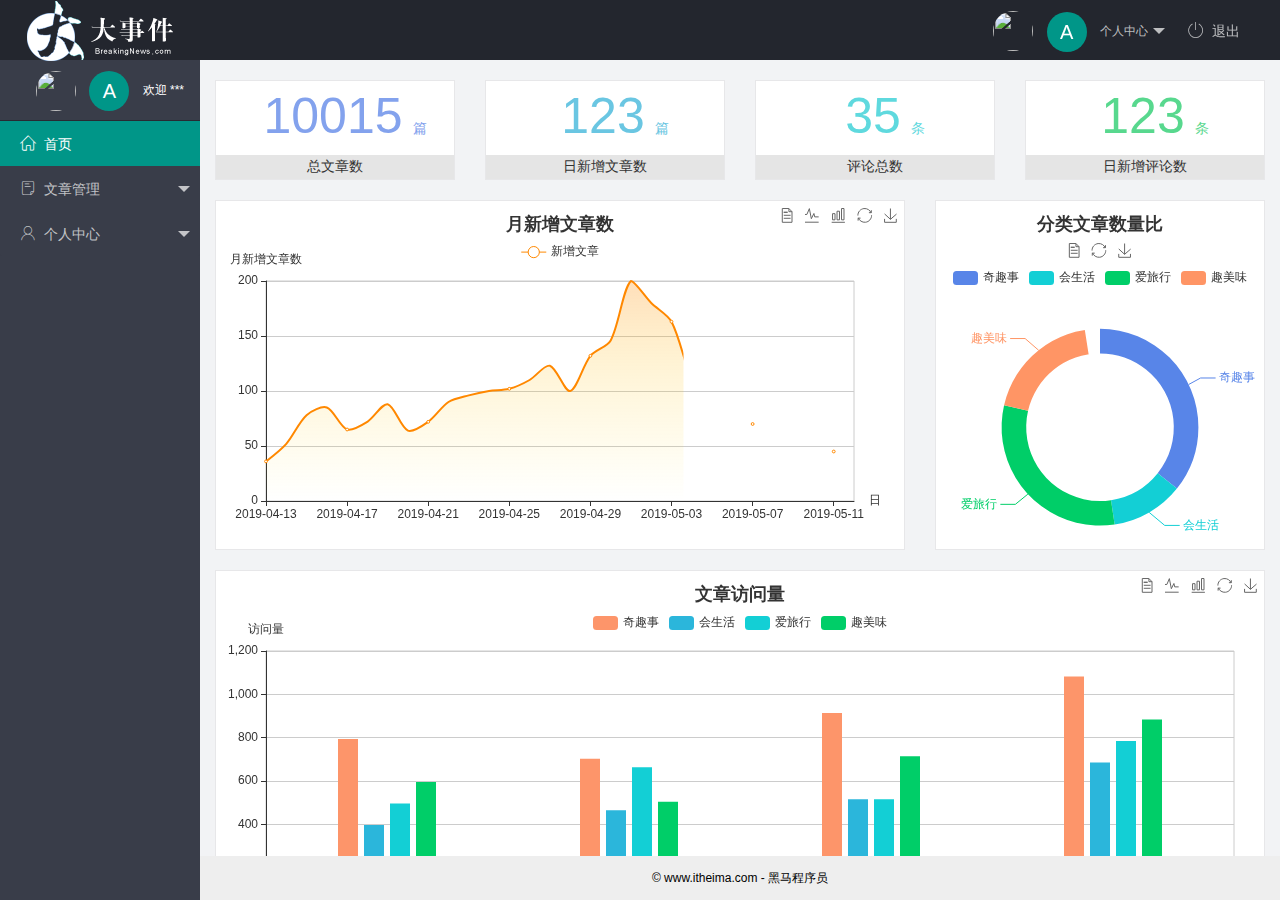
==== commit b861b5e2: "CSS样式" ====
--- a/index.html
+++ b/index.html
@@ -1,97 +1,100 @@
 <!DOCTYPE html>
 <html lang="en">
-  <head>
-    <meta charset="UTF-8" />
-    <meta name="viewport" content="width=device-width, initial-scale=1.0" />
-    <title>后台主页</title>
-    <!-- 导入 layui 的样式表 -->
-    <link rel="stylesheet" href="/assets/lib/layui/css/layui.css" />
-    <!-- 导入第三方图标库 -->
-    <link rel="stylesheet" href="/assets/fonts/iconfont.css" />
-    <!-- 导入自己的样式表 -->
-    <link rel="stylesheet" href="/assets/css/index.css" />
-  </head>
-  <body class="layui-layout-body">
-    <div class="layui-layout layui-layout-admin">
-      <div class="layui-header">
-        <div class="layui-logo">
-          <img src="/assets/images/logo.png" alt="" />
+
+<head>
+  <meta charset="UTF-8" />
+  <meta name="viewport" content="width=device-width, initial-scale=1.0" />
+  <title>后台主页</title>
+  <!-- 导入 layui 的样式表 -->
+  <link rel="stylesheet" href="/assets/lib/layui/css/layui.css" />
+  <!-- 导入第三方图标库 -->
+  <link rel="stylesheet" href="/assets/fonts/iconfont.css" />
+  <!-- 导入自己的样式表 -->
+  <link rel="stylesheet" href="/assets/css/index.css" />
+</head>
+
+<body class="layui-layout-body">
+  <div class="layui-layout layui-layout-admin">
+    <div class="layui-header">
+      <div class="layui-logo">
+        <img src="/assets/images/logo.png" alt="" />
+      </div>
+      <!-- 头部区域（可配合layui已有的水平导航） -->
+      <ul class="layui-nav layui-layout-right">
+        <li class="layui-nav-item">
+          <a href="javascript:;" class="userinfo">
+            <img src="http://t.cn/RCzsdCq" class="layui-nav-img" />
+            <span class="text-avatar">A</span>
+            个人中心
+          </a>
+          <dl class="layui-nav-child">
+            <dd><a href="">基本资料</a></dd>
+            <dd><a href="">更换头像</a></dd>
+            <dd><a href="">重置密码</a></dd>
+          </dl>
+        </li>
+        <li class="layui-nav-item">
+          <a href=""><span class="iconfont icon-tuichu"></span>退出</a>
+        </li>
+      </ul>
+    </div>
+
+    <div class="layui-side layui-bg-black">
+      <div class="layui-side-scroll">
+        <div class="userinfo">
+          <img src="http://t.cn/RCzsdCq" class="layui-nav-img" />
+          <span class="text-avatar">A</span>
+          <span id="welcome">欢迎 ***</span>
         </div>
-        <!-- 头部区域（可配合layui已有的水平导航） -->
-        <ul class="layui-nav layui-layout-right">
+        <!-- 左侧导航区域（可配合layui已有的垂直导航） -->
+        <ul class="layui-nav layui-nav-tree" lay-shrink="all">
+          <li class="layui-nav-item layui-this">
+            <a href="/home/dashboard.html" target="fm"><span class="iconfont icon-home"></span>首页</a>
+          </li>
           <li class="layui-nav-item">
-            <a href="javascript:;" class="userinfo">
-              <img src="http://t.cn/RCzsdCq" class="layui-nav-img" />
-              <span class="text-avatar">A</span>
-              个人中心
-            </a>
+            <a class="" href="javascript:;"><span class="iconfont icon-16"></span>文章管理</a>
             <dl class="layui-nav-child">
-              <dd><a href="">基本资料</a></dd>
-              <dd><a href="">更换头像</a></dd>
-              <dd><a href="">重置密码</a></dd>
+              <dd>
+                <a href="javascript:;"><i class="layui-icon layui-icon-app"></i>文章类别</a>
+              </dd>
+              <dd>
+                <a href="javascript:;"><i class="layui-icon layui-icon-app"></i>文章列表</a>
+              </dd>
+              <dd>
+                <a href="javascript:;"><i class="layui-icon layui-icon-app"></i>发布文章</a>
+              </dd>
             </dl>
           </li>
           <li class="layui-nav-item">
-            <a href=""><span class="iconfont icon-tuichu"></span>退出</a>
+            <a href="javascript:;"><span class="iconfont icon-user"></span>个人中心</a>
+            <dl class="layui-nav-child">
+              <dd>
+                <a href="javascript:;"><i class="layui-icon layui-icon-app"></i>基本资料</a>
+              </dd>
+              <dd>
+                <a href="javascript:;"><i class="layui-icon layui-icon-app"></i>更换头像</a>
+              </dd>
+              <dd>
+                <a href="javascript:;"><i class="layui-icon layui-icon-app"></i>重置密码</a>
+              </dd>
+            </dl>
           </li>
         </ul>
       </div>
+    </div>
 
-      <div class="layui-side layui-bg-black">
-        <div class="layui-side-scroll">
-          <div class="userinfo">
-            <img src="http://t.cn/RCzsdCq" class="layui-nav-img" />
-            <span class="text-avatar">A</span>
-            <span id="welcome">欢迎 ***</span>
-          </div>
-          <!-- 左侧导航区域（可配合layui已有的垂直导航） -->
-          <ul class="layui-nav layui-nav-tree" lay-shrink="all">
-            <li class="layui-nav-item layui-this">
-              <a href="/home/dashboard.html" target="fm"><span class="iconfont icon-home"></span>首页</a>
-            </li>
-            <li class="layui-nav-item">
-              <a class="" href="javascript:;"><span class="iconfont icon-16"></span>文章管理</a>
-              <dl class="layui-nav-child">
-                <dd>
-                  <a href="javascript:;"><i class="layui-icon layui-icon-app"></i>文章类别</a>
-                </dd>
-                <dd>
-                  <a href="javascript:;"><i class="layui-icon layui-icon-app"></i>文章列表</a>
-                </dd>
-                <dd>
-                  <a href="javascript:;"><i class="layui-icon layui-icon-app"></i>发布文章</a>
-                </dd>
-              </dl>
-            </li>
-            <li class="layui-nav-item">
-              <a href="javascript:;"><span class="iconfont icon-user"></span>个人中心</a>
-              <dl class="layui-nav-child">
-                <dd>
-                  <a href="javascript:;"><i class="layui-icon layui-icon-app"></i>基本资料</a>
-                </dd>
-                <dd>
-                  <a href="javascript:;"><i class="layui-icon layui-icon-app"></i>更换头像</a>
-                </dd>
-                <dd>
-                  <a href="javascript:;"><i class="layui-icon layui-icon-app"></i>重置密码</a>
-                </dd>
-              </dl>
-            </li>
-          </ul>
-        </div>
-      </div>
+    <div class="layui-body">
+      <!-- 内容主体区域 -->
+      <iframe name="fm" src="/home/dashboard.html" frameborder="0"></iframe>
+    </div>
 
-      <div class="layui-body">
-        <!-- 内容主体区域 -->
-        <iframe name="fm" src="/home/dashboard.html" frameborder="0"></iframe>
-      </div>
+    <div class="layui-footer">
+      <!-- 底部固定区域 -->
+      © www.itheima.com - 黑马程序员
+    </div>
+  </div>
+  <!-- 导入 layui 的JS文件 -->
+  <script src="/assets/lib/layui/layui.all.js"></script>
+</body>
 
-      <div class="layui-footer">
-        <!-- 底部固定区域 -->
-        © www.itheima.com - 黑马程序员
-      </div>
-    </div>
-    <!-- 导入 layui 的JS文件 -->
-    <script src="/assets/lib/layui/layui.all.js"></script>
-  </body>
-</html>
+</html>--- a/assets/css/index.css
+++ b/assets/css/index.css
@@ -0,0 +1,58 @@
+.layui-footer {
+  text-align: center;
+  font-size: 12px;
+}
+
+.iconfont {
+  margin-right: 8px;
+}
+
+.layui-icon {
+  margin-right: 8px;
+  margin-left: 20px;
+}
+
+iframe {
+  width: 100%;
+  height: 100%;
+}
+
+.layui-body {
+  overflow: hidden;
+}
+
+a {
+  transition: none !important;
+}
+
+.userinfo {
+  height: 60px;
+  line-height: 60px;
+  text-align: center;
+  font-size: 12px;
+  user-select: none;
+}
+
+.layui-side-scroll .userinfo {
+  border-bottom: 1px solid #282b33;
+}
+
+.layui-nav-img {
+  width: 40px;
+  height: 40px;
+}
+
+.text-avatar {
+  display: inline-block;
+  width: 40px;
+  height: 40px;
+  background-color: #009688;
+  border-radius: 50%;
+  line-height: 40px;
+  text-align: center;
+  font-size: 20px;
+  color: #fff;
+  position: relative;
+  top: 4px;
+  margin-right: 10px;
+}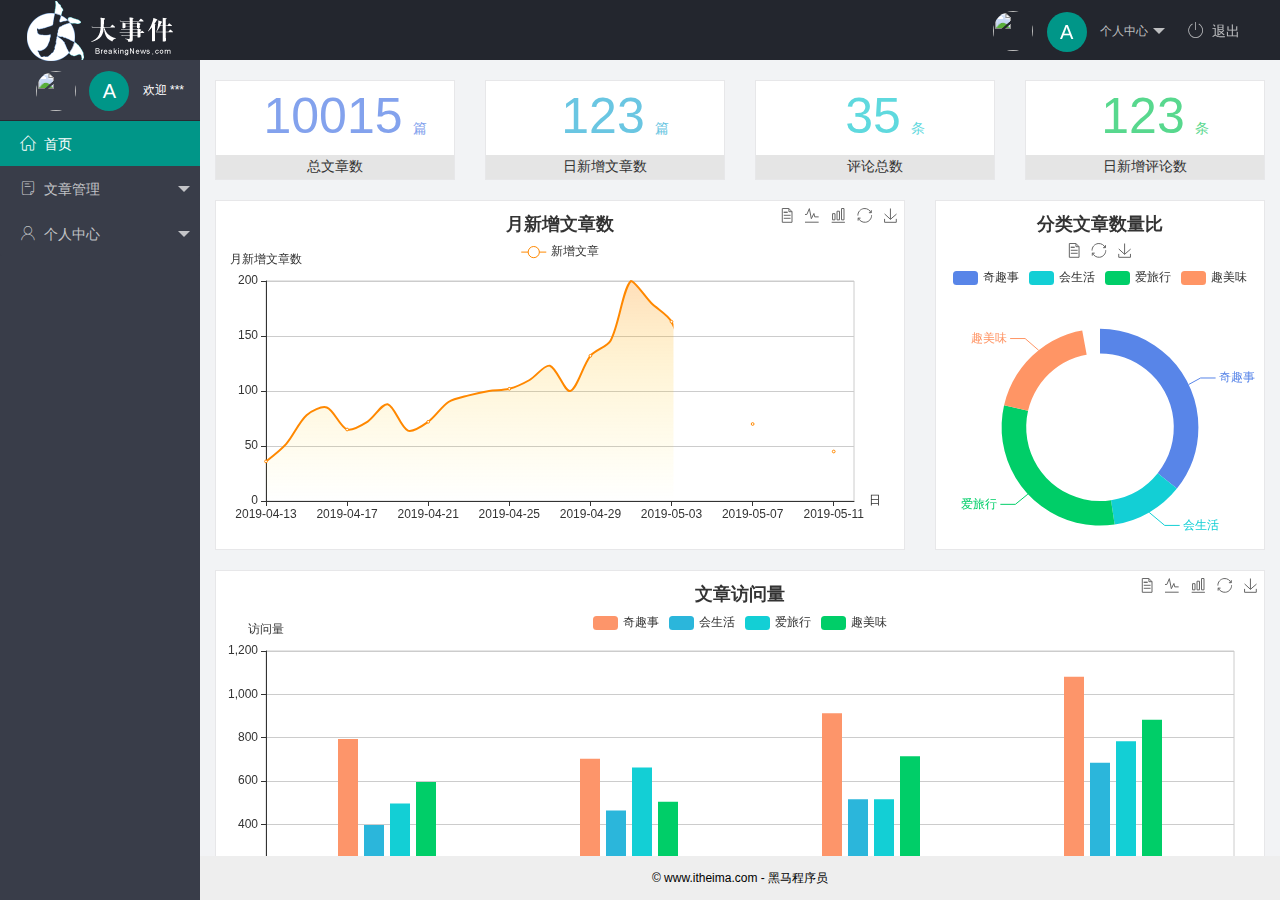
==== commit 696c243f: "渲染用户头像完成" ====
--- a/index.html
+++ b/index.html
@@ -95,6 +95,9 @@
   </div>
   <!-- 导入 layui 的JS文件 -->
   <script src="/assets/lib/layui/layui.all.js"></script>
+  <!-- 引入自己封装的js文件 -->
+  <script src="/assets/js/baseAPI.js"></script>
+  
 </body>
 
 </html>